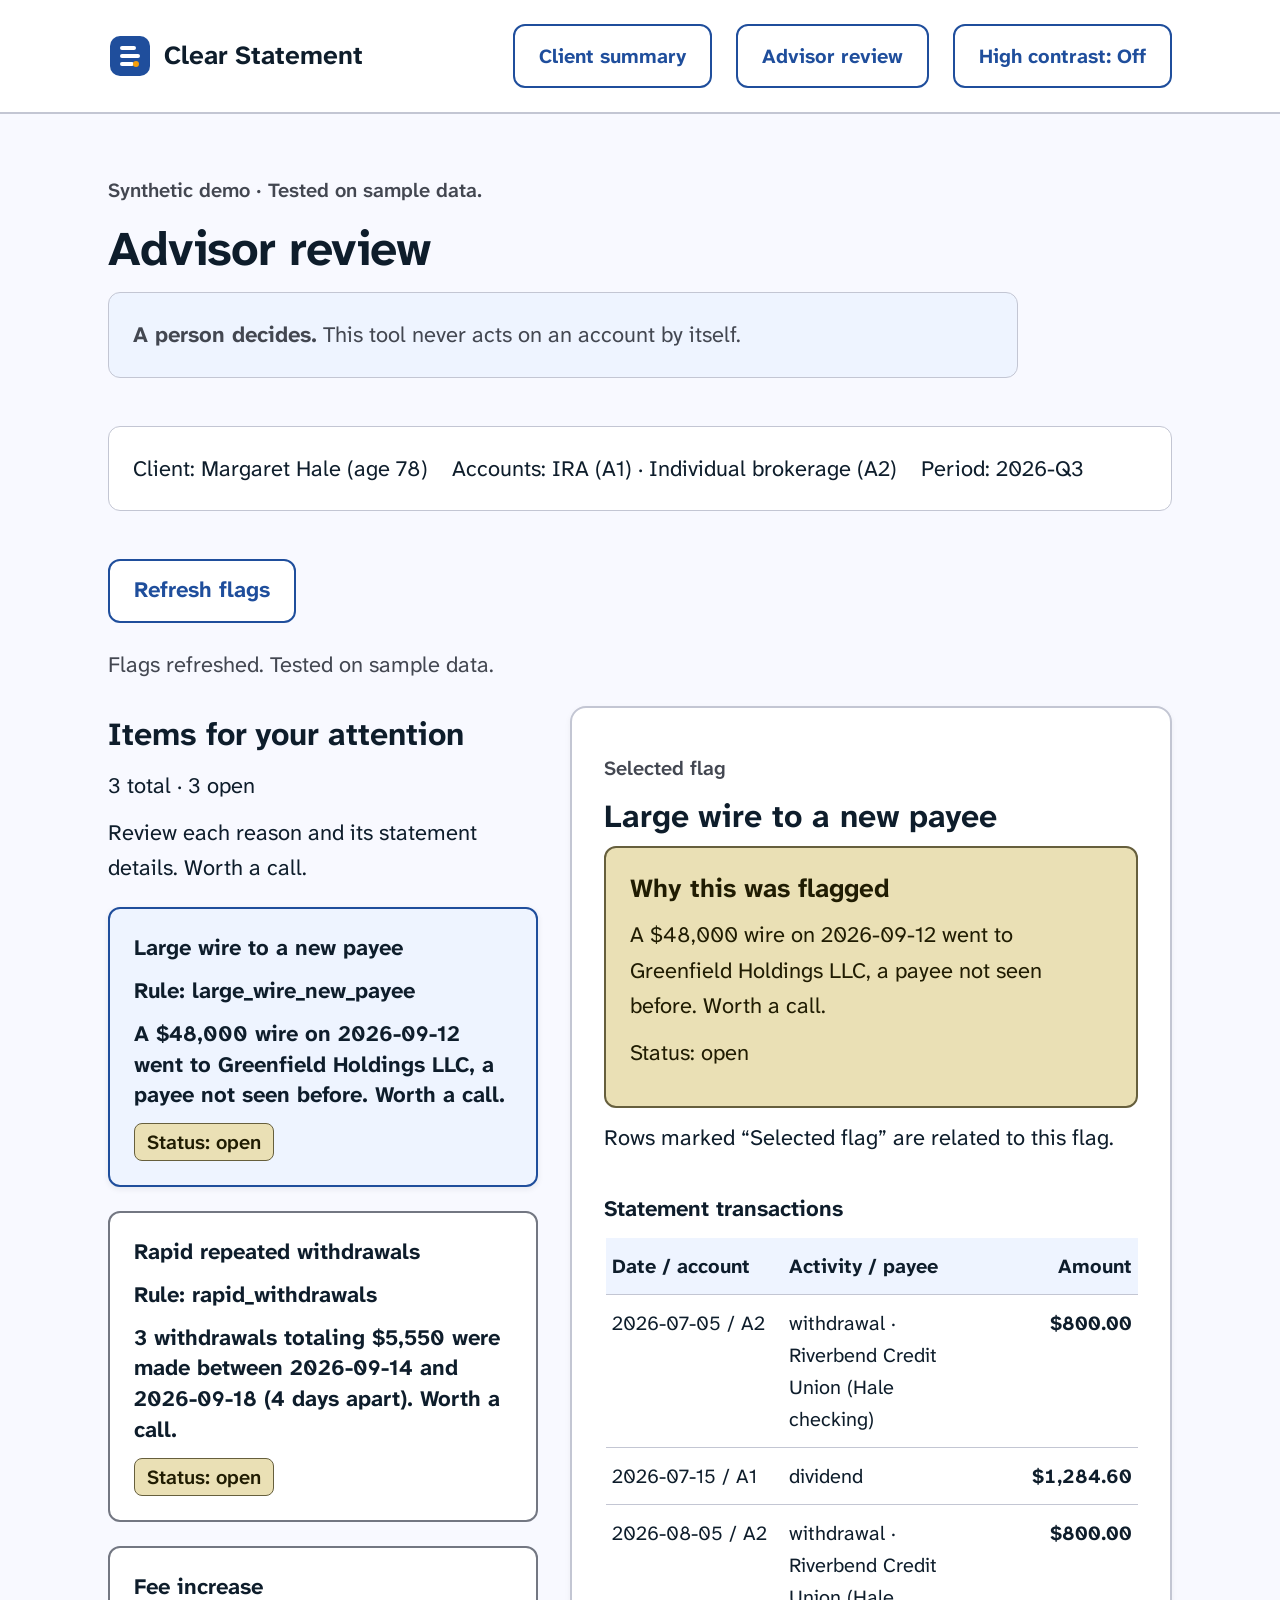
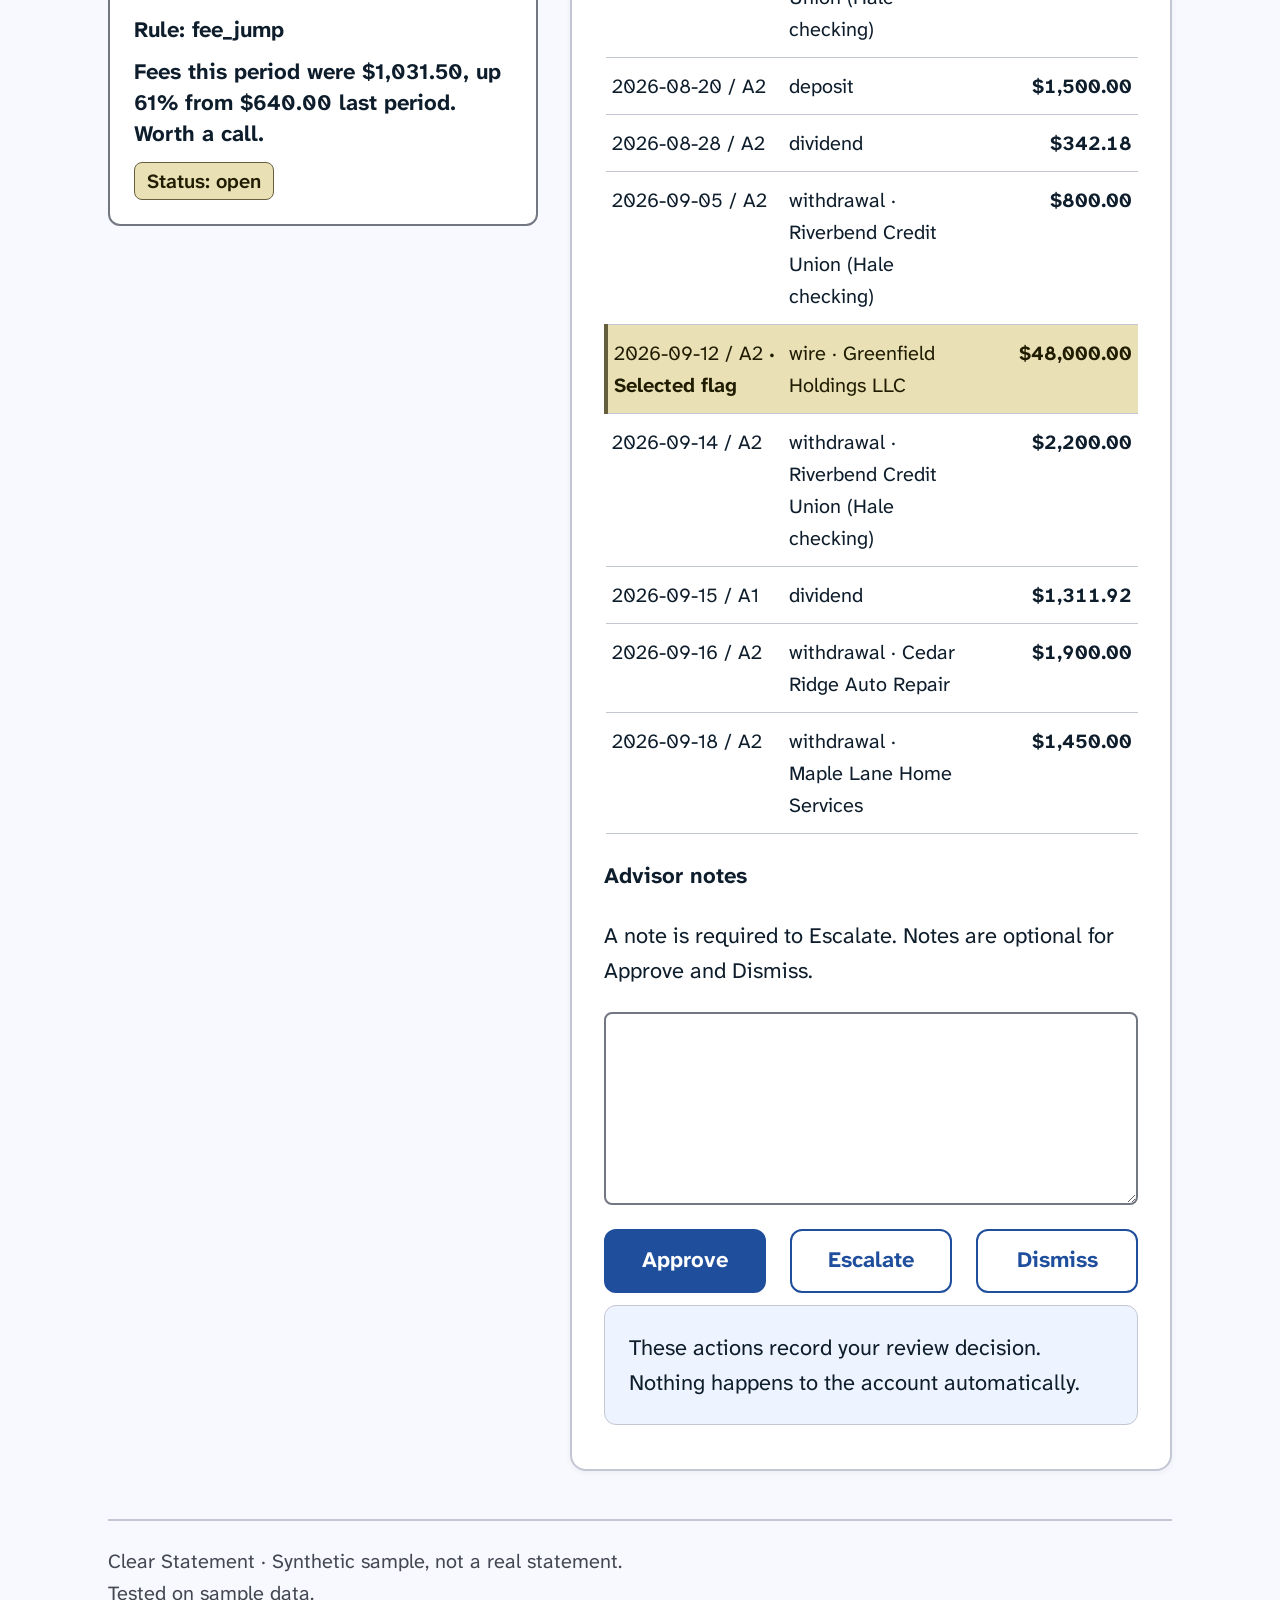
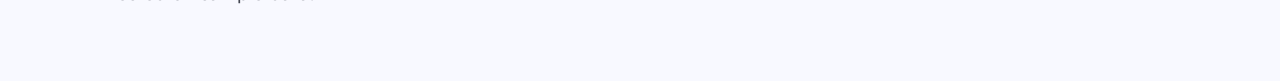
==== frontend/advisor.html @ 7bfb3217 "Implement advisor review workflow" ====
<!doctype html>
<html lang="en">
<head>
  <meta charset="utf-8">
  <meta name="viewport" content="width=device-width, initial-scale=1">
  <meta name="theme-color" content="#1f4e9c">
  <title>Clear Statement — Advisor review</title>
  <link rel="stylesheet" href="https://fonts.googleapis.com/css2?family=Atkinson+Hyperlegible+Next:wght@400;600;700&display=swap">
  <link rel="stylesheet" href="styles.css">
  <script src="config.js"></script>
  <script type="module" src="advisor.js"></script>
</head>
<body class="advisor-page">
  <a class="skip-link" href="#main">Skip to advisor review</a>
  <header class="site-header">
    <a id="brand-link" class="brand" href="index.html"><svg class="brand-mark" aria-hidden="true" viewBox="0 0 44 52" focusable="false">
      <rect x="2" y="6" width="40" height="40" rx="10" fill="currentColor" />
      <path d="M14 18H26 M14 26H30 M14 34H24" stroke="var(--button-text)" stroke-width="4" stroke-linecap="round" />
      <circle cx="28" cy="34" r="3" fill="var(--logo-dot)" />
    </svg> Clear Statement</a>
    <nav class="header-actions" aria-label="Statement navigation">
      <a id="client-link" class="nav-link" href="index.html">Client summary</a>
      <a class="nav-link" href="#main" aria-current="page">Advisor review</a>
      <button id="contrast" class="secondary" type="button" aria-pressed="false">High contrast: Off</button>
    </nav>
  </header>
  <main id="main">
    <div class="intro">
      <p class="eyebrow">Synthetic demo · Tested on sample data.</p>
      <h1>Advisor review</h1>
      <p class="review-assurance"><strong>A person decides.</strong> This tool never acts on an account by itself.</p>
    </div>
    <div id="client-context" class="client-context" aria-label="Statement context" hidden></div>
    <button id="refresh" class="secondary" type="button">Refresh flags</button>
    <p id="status" role="status" aria-live="polite">Loading the statement and flags…</p>
    <p id="error" class="decision-error" role="alert" hidden></p>
    <div id="workspace" class="advisor-workspace" aria-busy="true" hidden>
      <aside aria-labelledby="flags-title">
        <h2 id="flags-title">Items for your attention</h2>
        <p id="flag-count"></p>
        <p>Review each reason and its statement details. Worth a call.</p>
        <ul id="flag-list" class="flag-list"></ul>
        <p id="empty" hidden>No flags for this statement.</p>
      </aside>
      <section id="detail" class="review-detail panel" aria-labelledby="detail-title" hidden>
        <p class="step">Selected flag</p>
        <h2 id="detail-title"></h2>
        <div class="review-callout">
          <h3>Why this was flagged</h3>
          <p id="reason"></p>
          <p id="flag-status"></p>
          <div id="fee-context" hidden></div>
        </div>
        <p id="transaction-help"></p>
        <table id="transactions">
          <caption>Statement transactions</caption>
          <thead><tr><th scope="col">Date / account</th><th scope="col">Activity / payee</th><th scope="col">Amount</th></tr></thead>
          <tbody></tbody>
        </table>
        <div class="advisor-notes">
          <label for="note">Advisor notes</label>
          <p id="note-help">A note is required to Escalate. Notes are optional for Approve and Dismiss.</p>
          <textarea id="note" rows="4" aria-describedby="note-help decision-error"></textarea>
        </div>
        <p id="closed" class="review-assurance" hidden></p>
        <p id="decision-error" class="decision-error" role="alert" hidden></p>
        <div class="decision-actions" aria-label="Record a decision">
          <button type="button" data-action="approve">Approve</button>
          <button type="button" class="secondary" data-action="escalate">Escalate</button>
          <button type="button" class="secondary" data-action="dismiss">Dismiss</button>
        </div>
        <p class="review-assurance">These actions record your review decision. Nothing happens to the account automatically.</p>
      </section>
    </div>
    <!-- Task W: reserved mount only; no audit requests or behavior in Task V. -->
    <section id="audit-section" class="audit-panel panel" aria-label="Audit trail" hidden></section>
    <footer>Clear Statement · Synthetic sample, not a real statement.<br>Tested on sample data.</footer>
  </main>
</body>
</html>
---- frontend/styles.css ----
:root {
  color-scheme: light;
  --ink: #0e1d2b; --muted: #434751; --paper: #f8f9ff; --surface: #fff;
  --soft: #eef4ff; --line: #c3c6d3; --border: #737782;
  --accent: #1f4e9c; --accent-hover: #00377d; --button-text: #fff;
  --callout: #eae0b5; --callout-ink: #201c02; --callout-border: #665f3d;
  --success: #004420; --error: #7f1d1d; --logo-dot: #f59e0b;
}
* { box-sizing: border-box; }
[hidden] { display: none !important; }
body { margin: 0; color: var(--ink); background: var(--paper); font: 22px/1.6 'Atkinson Hyperlegible Next', Verdana, system-ui, sans-serif; }
button, input, textarea { font: inherit; }
button, .upload-label, .nav-link {
  display: inline-flex; justify-content: center; align-items: center;
  min-height: 64px; padding: .7rem 1.5rem; border: 2px solid var(--accent);
  border-radius: 12px; font-weight: 700; line-height: 1.4; text-align: center;
  text-decoration: none; cursor: pointer; overflow-wrap: anywhere;
}
button { color: var(--button-text); background: var(--accent); }
button:hover:not(:disabled) { background: var(--accent-hover); }
button:disabled { cursor: default; border-style: dashed; }
.secondary, .upload-label, .nav-link { color: var(--accent); background: var(--surface); }
.secondary:hover:not(:disabled), .upload-label:hover, .nav-link:hover { background: var(--soft); }
:focus-visible { outline: 4px solid var(--accent); outline-offset: 4px; }
a { color: var(--accent); }
p { margin: .75rem 0; }
h1, h2, h3 { line-height: 1.3; font-weight: 700; overflow-wrap: anywhere; }
h1 { font-size: clamp(36px, 4vw, 48px); letter-spacing: -.01em; margin: .75rem 0; }
h2 { font-size: 32px; margin: .5rem 0; }
h3 { font-size: 26px; margin: 0; }
.skip-link { position: absolute; left: 1.5rem; top: -100px; z-index: 2; background: var(--surface); padding: .75rem; }
.skip-link:focus { top: 1.5rem; }
.site-header { display: flex; flex-wrap: wrap; justify-content: space-between; align-items: center; gap: 1.5rem; padding: 1.5rem max(1.5rem, calc((100% - 1160px) / 2 + 3rem)); background: var(--surface); border-bottom: 2px solid var(--line); }
.brand { display: flex; align-items: center; gap: .75rem; color: var(--ink); text-decoration: none; font-size: 26px; font-weight: 700; line-height: 1.3; }
.brand-mark { width: 44px; height: 52px; flex-shrink: 0; color: var(--accent); }
.header-actions { display: flex; align-items: center; flex-wrap: wrap; gap: 1.5rem; }
.header-actions .nav-link, .header-actions button { font-size: 20px; }
main { max-width: 1160px; margin: auto; padding: 3rem; }
.intro { margin-bottom: 3rem; max-width: 65ch; }
.intro > p:last-child, .eyebrow, .step { color: var(--muted); }
.eyebrow, .step { font-size: 20px; font-weight: 600; }
.upload-bar { display: flex; flex-wrap: wrap; align-items: center; gap: 1.5rem; padding: 1.5rem; background: var(--surface); border: 2px solid var(--line); border-radius: 16px; }
.upload-bar p { color: var(--muted); margin: .25rem 0; }
.upload-actions { display: flex; align-items: center; flex-wrap: wrap; gap: 1.5rem; }
#upload { position: absolute; width: 1px; height: 1px; opacity: 0; }
.upload-actions:has(#upload:focus-visible) .upload-label { outline: 4px solid var(--accent); outline-offset: 4px; }
.upload-actions:has(#upload:disabled) .upload-label { border-style: dashed; cursor: default; }
#upload-help { flex-basis: 100%; font-size: 20px; }
#status { color: var(--muted); margin: 1.5rem 0; overflow-wrap: anywhere; }
#error, #audio-error { padding: 1rem; border: 2px solid var(--error); border-radius: 8px; color: var(--error); overflow-wrap: anywhere; }
.comparison { display: grid; grid-template-columns: repeat(2, minmax(0, 1fr)); gap: 2rem; align-items: start; }
.panel { min-width: 0; padding: 2rem; background: var(--surface); border: 2px solid var(--line); border-radius: 16px; box-shadow: 0 2px 6px rgb(18 32 47 / 5%); overflow-wrap: anywhere; }
.panel-heading { margin-bottom: 1.5rem; padding-bottom: 1.5rem; border-bottom: 1px solid var(--line); }
.panel-heading p { color: var(--muted); }
.statement-context { background: var(--soft); border: 1px solid var(--line); border-radius: 12px; padding: 1.5rem; }
.period { margin-bottom: 0; color: var(--muted); }
table { width: 100%; border-collapse: collapse; table-layout: fixed; font-size: 20px; }
caption { text-align: left; font-size: 22px; font-weight: 700; padding: 1.5rem 0 .75rem; }
th, td { text-align: left; vertical-align: top; padding: .75rem .35rem; border-bottom: 1px solid var(--line); overflow-wrap: anywhere; }
th { background: var(--soft); }
th:last-child, td:last-child { text-align: right; }
td:last-child { font-variant-numeric: tabular-nums; font-weight: 700; }
.prior-fees { color: var(--muted); font-size: 20px; }
.validation { display: inline-block; margin: 1.5rem 0 0; padding: .75rem 1rem; color: var(--success); background: var(--soft); border: 1px solid var(--border); border-radius: 12px; font-size: 20px; font-weight: 600; }
.needs-review { color: var(--error); border: 2px solid var(--error); }
.summary { font-size: 24px; line-height: 1.6; }
.summary p { margin: 1.5rem 0; padding: 1.5rem; border-radius: 12px; background: var(--soft); white-space: pre-line; max-width: 65ch; }
.read-aloud { width: 100%; min-height: 72px; }
#audio-status { color: var(--muted); font-size: 20px; }
.advisor-note { padding: 1.5rem; background: var(--soft); border: 1px solid var(--line); border-radius: 12px; font-weight: 600; }
footer { margin-top: 3rem; padding: 1.5rem 0; border-top: 2px solid var(--line); color: var(--muted); font-size: 20px; }

/* Prepared for Tasks V/W. These rules apply only inside the future advisor page. */
.advisor-page .client-context, .advisor-page .review-assurance { padding: 1.5rem; border: 1px solid var(--line); border-radius: 12px; background: var(--soft); }
.advisor-page .client-context { display: flex; flex-wrap: wrap; gap: 1.5rem; background: var(--surface); margin-bottom: 3rem; }
.advisor-page .advisor-workspace { display: grid; grid-template-columns: minmax(0, 5fr) minmax(0, 7fr); gap: 2rem; align-items: start; }
.advisor-page .flag-list { display: grid; gap: 1.5rem; padding: 0; list-style: none; }
.advisor-page .flag-card { display: block; width: 100%; padding: 1.5rem; color: var(--ink); background: var(--surface); border: 2px solid var(--border); text-align: left; }
.advisor-page .flag-card:hover:not(:disabled) { background: var(--soft); }
.advisor-page .flag-card[aria-pressed="true"] { background: var(--soft); border-color: var(--accent); box-shadow: 0 2px 6px rgb(18 32 47 / 8%); }
.advisor-page .flag-meta { display: flex; flex-wrap: wrap; justify-content: space-between; gap: .75rem; margin-top: 1rem; }
.advisor-page .status-badge { display: inline-block; padding: .25rem .75rem; border: 1px solid var(--border); border-radius: 8px; font-size: 20px; font-weight: 600; }
.advisor-page .status-badge[data-status="open"], .advisor-page .review-callout { background: var(--callout); color: var(--callout-ink); border-color: var(--callout-border); }
.advisor-page .status-badge[data-status="approved"] { color: var(--success); }
.advisor-page .status-badge[data-status="escalated"] { color: var(--accent); }
.advisor-page .review-detail { min-width: 0; }
.advisor-page .review-callout { padding: 1.5rem; border: 2px solid var(--callout-border); border-radius: 12px; }
.advisor-page .transaction-highlight { background: var(--callout); color: var(--callout-ink); border-left: 4px solid var(--callout-border); }
.advisor-page .transaction-highlight td:first-child::after { content: ' · Selected flag'; font-weight: 700; }
.advisor-page .advisor-notes { display: grid; gap: .75rem; margin: 1.5rem 0; }
.advisor-page label { font-size: 22px; font-weight: 700; }
.advisor-page textarea { width: 100%; min-height: 160px; padding: 1.5rem; resize: vertical; background: var(--surface); color: var(--ink); border: 2px solid var(--border); border-radius: 8px; }
.advisor-page .decision-actions { display: flex; flex-wrap: wrap; gap: 1.5rem; }
.advisor-page .decision-actions button { flex: 1 1 160px; }
.advisor-page .audit-panel { margin-top: 3rem; }
.advisor-page .audit-table th:last-child, .advisor-page .audit-table td:last-child { text-align: left; font-weight: 400; }
.advisor-page .audit-table time { font-variant-numeric: tabular-nums; }
.advisor-page .audit-empty, .advisor-page .audit-status { color: var(--muted); }
.advisor-page .audit-error, .advisor-page .decision-error { padding: 1rem; color: var(--error); border: 2px solid var(--error); border-radius: 8px; }
.advisor-page .alert-line { padding: 1.5rem; color: var(--ink); background: var(--soft); border: 1px solid var(--border); border-radius: 12px; }
.high-contrast {
  --ink: #fff; --muted: #fff; --paper: #000; --surface: #000; --soft: #111;
  --line: #fff; --border: #fff; --accent: #ffea70; --accent-hover: #fff1a3;
  --button-text: #000; --callout: #111; --callout-ink: #fff; --callout-border: #ffea70;
  --success: #fff; --error: #fff; --logo-dot: #fff; color-scheme: dark;
}
@media (max-width: 1000px) {
  .comparison, .advisor-page .advisor-workspace { grid-template-columns: minmax(0, 1fr); }
}
@media (max-width: 600px) {
  main { padding: 1.5rem; }
  .site-header { padding: 1.5rem; }
  .header-actions, .upload-actions { width: 100%; }
  .header-actions > *, .upload-actions > button, .upload-label { width: 100%; }
  button, .upload-label, .nav-link { min-height: 72px; }
  .panel { padding: 1.5rem; }
  h2 { font-size: 26px; }
  .summary p, .statement-context { padding: 1rem; }
  table, caption, tbody, tr, td { display: block; width: 100%; }
  thead { position: absolute; width: 1px; height: 1px; overflow: hidden; clip-path: inset(50%); }
  tr { border-bottom: 1px solid var(--line); padding: .75rem 0; }
  td, td:last-child { border: 0; padding: .25rem 0; text-align: left; }
  td::before { content: attr(data-label) ': '; font-weight: 700; }
  .advisor-page .decision-actions { flex-direction: column; }
  .advisor-page .decision-actions button { flex: auto; }
}
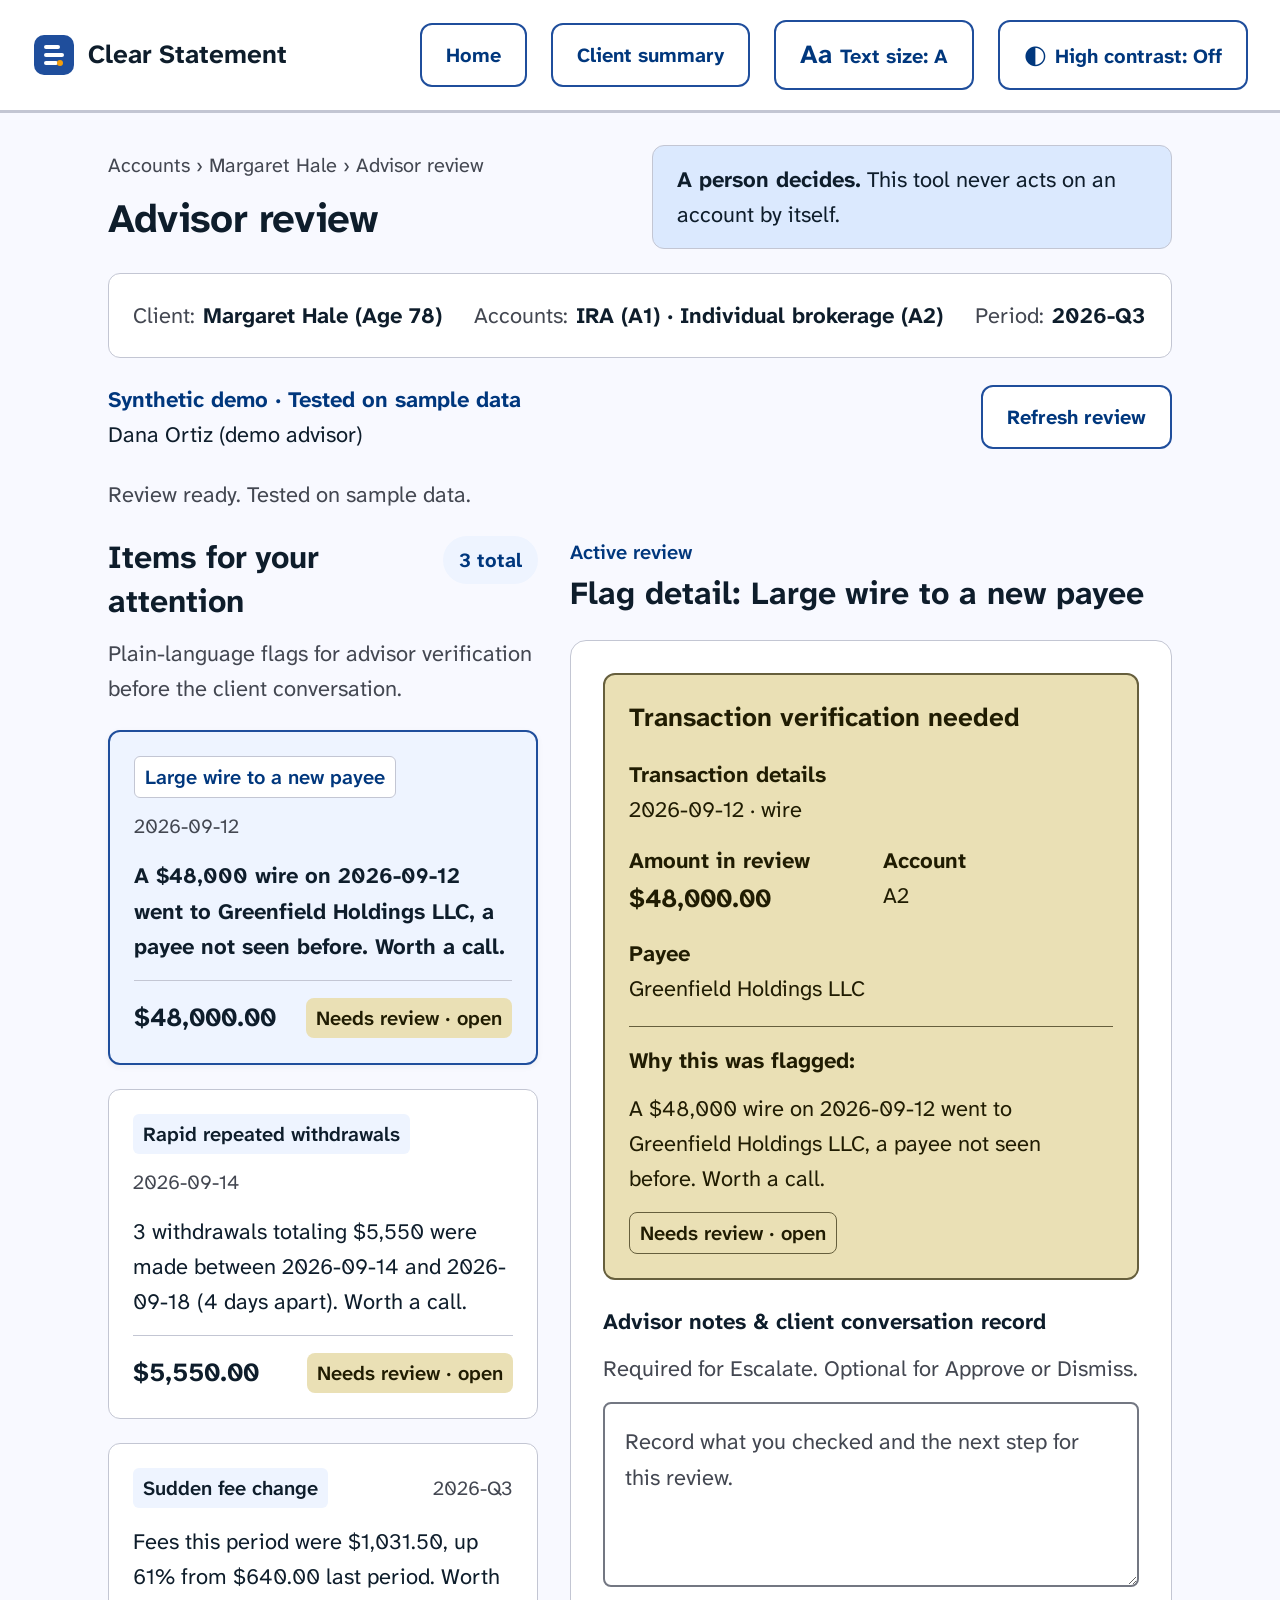
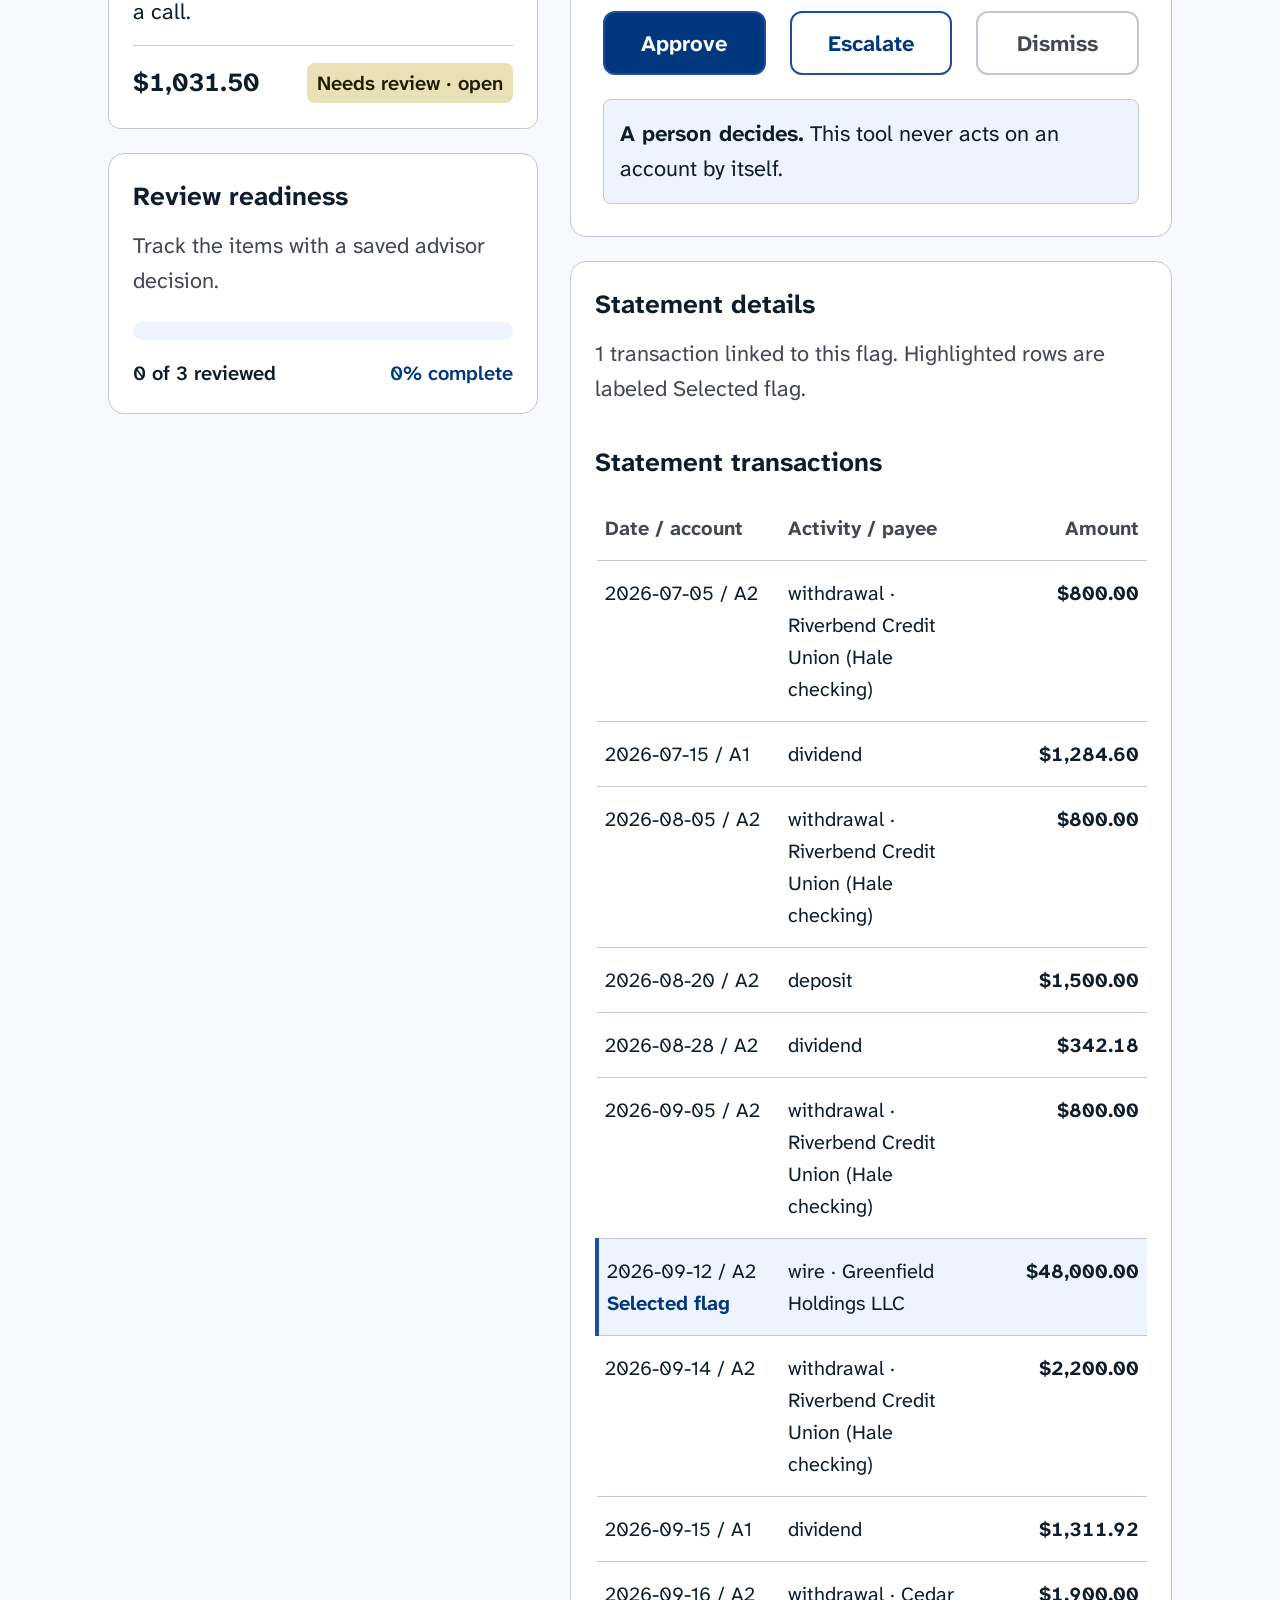
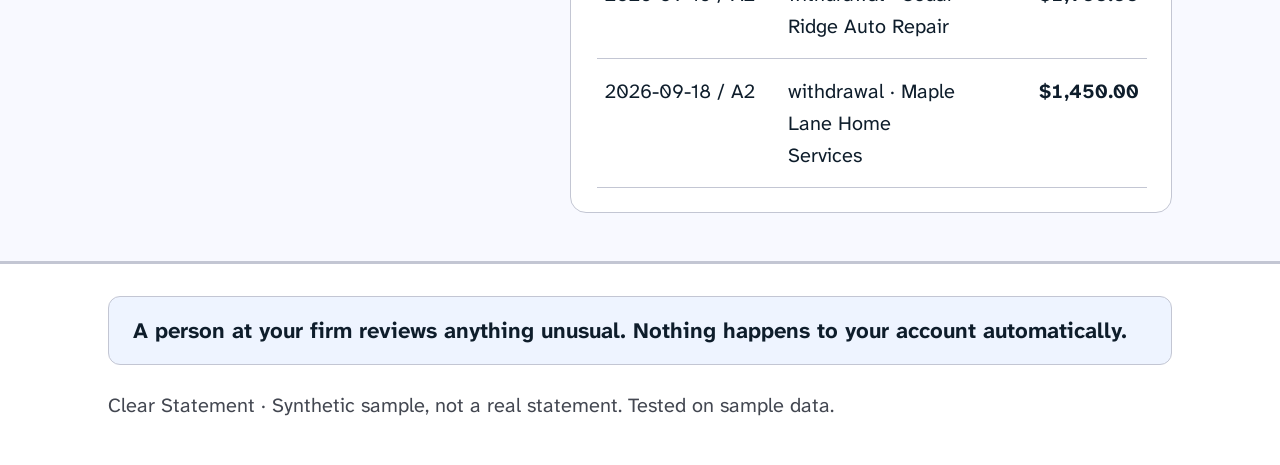
==== commit cb266725: "Add Stitch advisor review and connected client demo" ====
--- a/frontend/advisor.html
+++ b/frontend/advisor.html
@@ -3,78 +3,227 @@
 <head>
   <meta charset="utf-8">
   <meta name="viewport" content="width=device-width, initial-scale=1">
-  <meta name="theme-color" content="#1f4e9c">
+  <meta name="theme-color" content="#00377d">
   <title>Clear Statement — Advisor review</title>
-  <link rel="stylesheet" href="https://fonts.googleapis.com/css2?family=Atkinson+Hyperlegible+Next:wght@400;600;700&display=swap">
-  <link rel="stylesheet" href="styles.css">
+  <!-- Adapted from stitchUI/clear_statement_advisor_review/code.html,
+       stitchUI/clear_statement_logo/code.html and stitchUI/clear_statement/DESIGN.md. -->
+  <link href="https://fonts.googleapis.com/css2?family=Atkinson+Hyperlegible+Next:wght@400;600;700&display=swap" rel="stylesheet">
   <script src="config.js"></script>
   <script type="module" src="advisor.js"></script>
+  <style>
+    :root { --paper: #f8f9ff; --surface: #fff; --soft: #eef4ff; --blue-soft: #dbe9fe; --line: #c3c6d3; --ink: #0e1d2b; --muted: #434751; --accent: #00377d; --accent-edge: #1f4e9c; --button-text: #fff; --amber: #eae0b5; --amber-ink: #201c02; --amber-line: #665f3d; --success: #004420; --success-soft: #e8f4eb; --error: #7f1d1d; --body-size: 22px; }
+    * { box-sizing: border-box; }
+    [hidden] { display: none !important; }
+    body { margin: 0; color: var(--ink); background: var(--paper); font: var(--body-size)/1.6 'Atkinson Hyperlegible Next', Verdana, system-ui, sans-serif; }
+    a { color: var(--accent); }
+    button, textarea { font: inherit; }
+    button, .nav-link { min-height: 64px; border: 2px solid var(--accent-edge); border-radius: 12px; padding: 12px 24px; font-size: 20px; font-weight: 700; cursor: pointer; background: var(--accent); color: var(--button-text); }
+    button:hover:not(:disabled) { filter: brightness(.95); }
+    button:disabled { opacity: .6; cursor: default; }
+    .secondary, .nav-link { background: var(--surface); color: var(--accent); }
+    :focus-visible { outline: 4px solid var(--accent-edge); outline-offset: 4px; }
+    .skip-link { position: absolute; top: -100px; left: 24px; padding: 12px; background: var(--surface); z-index: 10; }
+    .skip-link:focus { top: 12px; }
+    .site-header { background: var(--surface); border-bottom: 3px solid var(--line); }
+    .header-inner { max-width: 1360px; margin: auto; padding: 20px 32px; display: flex; justify-content: space-between; align-items: center; gap: 24px; flex-wrap: wrap; }
+    .brand { display: flex; gap: 12px; align-items: center; color: var(--ink); font-size: 26px; font-weight: 700; text-decoration: none; }
+    .brand svg { width: 44px; height: 52px; flex-shrink: 0; }
+    .header-actions { display: flex; flex-wrap: wrap; gap: 24px; align-items: center; }
+    .nav-link { display: inline-flex; align-items: center; gap: 12px; text-decoration: none; }
+    .control-icon { font-size: 26px; margin-right: 8px; }
+    main { max-width: 1160px; margin: auto; padding: 32px 48px 48px; }
+    .breadcrumb { font-size: 20px; color: var(--muted); margin: 0 0 12px; }
+    .page-heading { display: grid; grid-template-columns: 1fr 1fr; align-items: center; gap: 24px; margin-bottom: 24px; }
+    h1 { font-size: 40px; line-height: 1.3; letter-spacing: -.01em; margin: 0; }
+    h2 { font-size: 32px; line-height: 1.38; margin: 0; }
+    h3 { font-size: 26px; line-height: 1.46; margin: 0; }
+    p { margin: 12px 0; }
+    .assurance { padding: 16px 24px; border: 1.5px solid var(--line); border-radius: 12px; background: var(--blue-soft); }
+    .assurance p { margin: 0; }
+    .client-ribbon { background: var(--surface); border: 1.5px solid var(--line); border-radius: 12px; padding: 24px; display: flex; flex-wrap: wrap; gap: 16px 32px; }
+    .client-ribbon p { margin: 0; }
+    .context-label { color: var(--muted); margin-right: 8px; }
+    .demo-bar { display: flex; align-items: center; justify-content: space-between; gap: 24px; margin: 24px 0; flex-wrap: wrap; }
+    .demo-bar p { margin: 0; }
+    .demo-label { color: var(--accent); font-weight: 700; }
+    #status { color: var(--muted); margin-bottom: 24px; }
+    #error, #decision-error { padding: 16px; border: 2px solid var(--error); border-radius: 8px; color: var(--error); }
+    .review-layout { display: grid; grid-template-columns: minmax(0, 5fr) minmax(0, 7fr); gap: 32px; align-items: start; }
+    .queue, .workspace { min-width: 0; overflow-wrap: anywhere; }
+    .queue-title { display: flex; align-items: start; gap: 16px; justify-content: space-between; }
+    #flag-count { margin: 0; flex-shrink: 0; border-radius: 999px; padding: 8px 16px; background: var(--soft); color: var(--accent); font-size: 20px; font-weight: 700; }
+    .review-help { color: var(--muted); }
+    .flag-list { list-style: none; margin: 24px 0; padding: 0; display: grid; gap: 24px; }
+    .flag-choice { display: block; width: 100%; text-align: left; padding: 24px; background: var(--surface); color: var(--ink); border: 1.5px solid var(--line); font-size: var(--body-size); font-weight: 400; }
+    .flag-choice[aria-pressed="true"] { background: var(--soft); border: 2px solid var(--accent-edge); box-shadow: 0 2px 6px rgb(18 32 47 / 5%); }
+    .flag-top, .flag-bottom { display: flex; flex-wrap: wrap; align-items: center; justify-content: space-between; gap: 12px; }
+    .rule-chip { font-size: 20px; font-weight: 600; background: var(--soft); padding: 4px 10px; border-radius: 6px; }
+    .flag-choice[aria-pressed="true"] .rule-chip { background: var(--surface); border: 1px solid var(--line); color: var(--accent); }
+    .flag-date { font-size: 20px; color: var(--muted); }
+    .flag-reason { display: block; margin: 16px 0; }
+    .flag-choice[aria-pressed="true"] .flag-reason { font-weight: 700; }
+    .flag-bottom { border-top: 1px solid var(--line); padding-top: 16px; }
+    .flag-amount { font-size: 26px; font-weight: 700; font-variant-numeric: tabular-nums; }
+    .flag-status { display: inline-block; font-size: 20px; font-weight: 600; padding: 4px 10px; border-radius: 8px; background: var(--amber); color: var(--amber-ink); }
+    .flag-status[data-status="approved"], .flag-status[data-status="dismissed"] { background: var(--success-soft); color: var(--success); }
+    .flag-status[data-status="escalated"] { background: var(--soft); color: var(--accent); }
+    .progress-card, .detail-card, .transactions-card { border: 1.5px solid var(--line); border-radius: 16px; padding: 24px; background: var(--surface); }
+    .progress-card { margin-top: 24px; }
+    .progress-card h3 { margin-bottom: 12px; }
+    progress { width: 100%; height: 18px; accent-color: var(--accent); border: 0; border-radius: 999px; background: var(--soft); }
+    progress::-webkit-progress-bar { border-radius: 999px; background: var(--soft); }
+    progress::-webkit-progress-value { border-radius: 999px; background: var(--accent); }
+    .progress-labels { display: flex; justify-content: space-between; gap: 12px; margin-top: 12px; font-size: 20px; font-weight: 600; }
+    #progress-percent { color: var(--accent); }
+    .section-label { color: var(--accent); font-size: 20px; font-weight: 600; margin: 0 0 4px; }
+    .workspace h2 { margin-bottom: 24px; }
+    .detail-card { padding: 32px; }
+    .advisory-callout { padding: 24px; border: 2px solid var(--amber-line); border-radius: 12px; background: var(--amber); color: var(--amber-ink); }
+    .detail-grid { display: grid; grid-template-columns: minmax(0, 1fr) minmax(0, 1fr); gap: 16px 24px; margin: 20px 0; }
+    .detail-grid dt { font-weight: 700; }
+    .detail-grid dd { margin: 0; }
+    .detail-grid .wide { grid-column: 1 / -1; }
+    .numeric { font-weight: 700; font-size: 26px; font-variant-numeric: tabular-nums; }
+    .reason-block { border-top: 1px solid var(--amber-line); padding-top: 16px; }
+    #reason { margin-bottom: 0; }
+    #selected-status { margin: 16px 0 0; border: 1px solid var(--amber-line); }
+    #decision-form { margin-top: 24px; }
+    label { font-weight: 700; }
+    textarea { display: block; width: 100%; min-height: 180px; margin-top: 16px; padding: 20px; color: var(--ink); background: var(--surface); border: 2px solid #737782; border-radius: 8px; resize: vertical; }
+    textarea::placeholder { color: var(--muted); }
+    textarea[aria-invalid="true"] { border-color: var(--error); }
+    .decision-actions { display: flex; flex-wrap: wrap; gap: 24px; margin-top: 24px; }
+    .decision-actions button { flex: 1 1 120px; padding-inline: 16px; font-size: var(--body-size); }
+    .dismiss { border-color: var(--line); color: var(--muted); }
+    .advisor-note { background: var(--soft); border: 1px solid var(--line); border-radius: 8px; padding: 16px; margin-top: 24px; }
+    .advisor-note p { margin: 0; }
+    .transactions-card { margin-top: 24px; }
+    table { width: 100%; border-collapse: collapse; table-layout: fixed; font-size: 20px; }
+    caption { text-align: left; font-size: 26px; font-weight: 700; margin: 24px 0 12px; }
+    th, td { text-align: left; vertical-align: top; padding: 16px 8px; border-bottom: 1px solid var(--line); }
+    th { color: var(--muted); }
+    th:last-child, td:last-child { text-align: right; }
+    td:last-child { font-weight: 700; font-variant-numeric: tabular-nums; }
+    .related { background: var(--soft); }
+    .related td:first-child { border-left: 4px solid var(--accent-edge); }
+    .related-label { display: block; font-size: 20px; font-weight: 700; color: var(--accent); }
+    .page-footer { border-top: 3px solid var(--line); background: var(--surface); }
+    .footer-inner { max-width: 1160px; margin: auto; padding: 32px 48px; }
+    .footer-inner .assurance { background: var(--soft); }
+    .footer-label { font-size: 20px; color: var(--muted); margin-top: 24px; }
+    .high-contrast { --paper: #000; --surface: #000; --soft: #111; --blue-soft: #111; --line: #fff; --ink: #fff; --muted: #fff; --accent: #ffea70; --accent-edge: #ffea70; --button-text: #000; --amber: #111; --amber-ink: #fff; --amber-line: #fff; --success: #fff; --success-soft: #111; --error: #fff; color-scheme: dark; }
+    @media (max-width: 1050px) { .review-layout { grid-template-columns: minmax(0, 1fr); } .page-heading { grid-template-columns: minmax(0, 1fr); } }
+    @media (max-width: 600px) {
+      main, .footer-inner { padding: 24px; }
+      .header-inner { padding: 24px; }
+      .header-actions { width: 100%; }
+      .header-actions > * { width: 100%; }
+      button, .nav-link { min-height: 72px; }
+      h1 { font-size: 32px; } h2 { font-size: 26px; }
+      .detail-card { padding: 24px; }
+      .advisory-callout { padding: 16px; }
+      .detail-grid { grid-template-columns: minmax(0, 1fr); }
+      .detail-grid .wide { grid-column: auto; }
+      .decision-actions { flex-direction: column; }
+      .decision-actions button { flex-basis: auto; }
+      .queue-title { flex-wrap: wrap; }
+      table, tbody, tr, td { display: block; width: 100%; }
+      thead { position: absolute; width: 1px; height: 1px; overflow: hidden; clip-path: inset(50%); }
+      tr { padding: 12px 0; border-bottom: 1px solid var(--line); }
+      td, td:last-child { text-align: left; border: 0; padding: 8px; }
+      td::before { content: attr(data-label) ': '; font-weight: 700; }
+      .related td:first-child { border-left: 4px solid var(--accent-edge); }
+    }
+  </style>
 </head>
-<body class="advisor-page">
+<body>
   <a class="skip-link" href="#main">Skip to advisor review</a>
   <header class="site-header">
-    <a id="brand-link" class="brand" href="index.html"><svg class="brand-mark" aria-hidden="true" viewBox="0 0 44 52" focusable="false">
-      <rect x="2" y="6" width="40" height="40" rx="10" fill="currentColor" />
-      <path d="M14 18H26 M14 26H30 M14 34H24" stroke="var(--button-text)" stroke-width="4" stroke-linecap="round" />
-      <circle cx="28" cy="34" r="3" fill="var(--logo-dot)" />
-    </svg> Clear Statement</a>
-    <nav class="header-actions" aria-label="Statement navigation">
-      <a id="client-link" class="nav-link" href="index.html">Client summary</a>
-      <a class="nav-link" href="#main" aria-current="page">Advisor review</a>
-      <button id="contrast" class="secondary" type="button" aria-pressed="false">High contrast: Off</button>
-    </nav>
+    <div class="header-inner">
+      <a class="brand" href="index.html#home">
+        <svg xmlns="http://www.w3.org/2000/svg" viewBox="0 0 44 52" fill="none" aria-hidden="true">
+          <rect x="2" y="6" width="40" height="40" rx="10" fill="#1F4E9C"/>
+          <path d="M14 26H30M14 18H26M14 34H24" stroke="#fff" stroke-width="4" stroke-linecap="round"/>
+          <circle cx="28" cy="34" r="3" fill="#F59E0B"/>
+        </svg><span>Clear Statement</span>
+      </a>
+      <nav class="header-actions" aria-label="Page and accessibility controls">
+        <a class="nav-link" href="index.html#home">Home</a>
+        <a class="nav-link" href="index.html#summary">Client summary</a>
+        <button id="text-size" class="secondary" type="button"><span aria-hidden="true" class="control-icon">Aa</span>Text size: A</button>
+        <button id="contrast" class="secondary" type="button" aria-pressed="false"><span aria-hidden="true" class="control-icon">◐</span>High contrast: Off</button>
+      </nav>
+    </div>
   </header>
   <main id="main">
-    <div class="intro">
-      <p class="eyebrow">Synthetic demo · Tested on sample data.</p>
-      <h1>Advisor review</h1>
-      <p class="review-assurance"><strong>A person decides.</strong> This tool never acts on an account by itself.</p>
-    </div>
-    <div id="client-context" class="client-context" aria-label="Statement context" hidden></div>
-    <button id="refresh" class="secondary" type="button">Refresh flags</button>
-    <p id="status" role="status" aria-live="polite">Loading the statement and flags…</p>
-    <p id="error" class="decision-error" role="alert" hidden></p>
-    <div id="workspace" class="advisor-workspace" aria-busy="true" hidden>
-      <aside aria-labelledby="flags-title">
-        <h2 id="flags-title">Items for your attention</h2>
-        <p id="flag-count"></p>
-        <p>Review each reason and its statement details. Worth a call.</p>
-        <ul id="flag-list" class="flag-list"></ul>
-        <p id="empty" hidden>No flags for this statement.</p>
+    <div class="page-heading">
+      <div><p class="breadcrumb">Accounts › <span id="breadcrumb-client">Sample client</span> › Advisor review</p><h1>Advisor review</h1></div>
+      <div class="assurance"><p><strong>A person decides.</strong> This tool never acts on an account by itself.</p></div>
+    </div>
+    <section class="client-ribbon" aria-label="Client and statement context">
+      <p><span class="context-label">Client:</span><strong id="client-context">Loading…</strong></p>
+      <p><span class="context-label">Accounts:</span><strong id="account-context">Loading…</strong></p>
+      <p><span class="context-label">Period:</span><strong id="period-context">Loading…</strong></p>
+    </section>
+    <div class="demo-bar">
+      <div><p class="demo-label">Synthetic demo · Tested on sample data</p><p>Dana Ortiz (demo advisor)</p></div>
+      <button id="refresh" class="secondary" type="button">Refresh review</button>
+    </div>
+    <p id="status" role="status">Loading sample flags…</p>
+    <p id="error" role="alert" hidden></p>
+    <div id="review" class="review-layout" aria-busy="true" hidden>
+      <aside class="queue" aria-labelledby="flags-title">
+        <div class="queue-title"><h2 id="flags-title">Items for your attention</h2><p id="flag-count"></p></div>
+        <p class="review-help">Plain-language flags for advisor verification before the client conversation.</p>
+        <ul id="flags" class="flag-list"></ul>
+        <p id="empty" hidden>No flags to review for this statement.</p>
+        <section class="progress-card" aria-labelledby="progress-title">
+          <h3 id="progress-title">Review readiness</h3>
+          <p class="review-help">Track the items with a saved advisor decision.</p>
+          <progress id="review-progress" value="0" max="3" aria-label="Flags with saved decisions"></progress>
+          <div class="progress-labels"><span id="progress-count">0 of 3 reviewed</span><span id="progress-percent">0% complete</span></div>
+        </section>
       </aside>
-      <section id="detail" class="review-detail panel" aria-labelledby="detail-title" hidden>
-        <p class="step">Selected flag</p>
-        <h2 id="detail-title"></h2>
-        <div class="review-callout">
-          <h3>Why this was flagged</h3>
-          <p id="reason"></p>
-          <p id="flag-status"></p>
-          <div id="fee-context" hidden></div>
+      <section class="workspace" aria-labelledby="review-title">
+        <p class="section-label">Active review</p>
+        <h2 id="review-title">Flag detail: <span id="rule-title">Select an item</span></h2>
+        <div id="selection" hidden>
+          <div class="detail-card">
+            <section class="advisory-callout" aria-labelledby="callout-title">
+              <h3 id="callout-title">Transaction verification needed</h3>
+              <div id="flag-facts"></div>
+              <div class="reason-block"><strong>Why this was flagged:</strong><p id="reason"></p></div>
+              <p id="selected-status" class="flag-status"></p>
+            </section>
+            <form id="decision-form" novalidate>
+              <label for="note">Advisor notes &amp; client conversation record</label>
+              <p id="note-help" class="review-help">Required for Escalate. Optional for Approve or Dismiss.</p>
+              <textarea id="note" aria-describedby="note-help decision-error" aria-invalid="false" placeholder="Record what you checked and the next step for this review." rows="4"></textarea>
+              <p id="decision-error" role="alert" hidden></p>
+              <div class="decision-actions">
+                <button type="submit" name="action" value="approve">Approve</button>
+                <button type="submit" name="action" value="escalate" class="secondary">Escalate</button>
+                <button type="submit" name="action" value="dismiss" class="secondary dismiss">Dismiss</button>
+              </div>
+              <p id="decision-status" role="status"></p>
+            </form>
+            <div class="advisor-note"><p><strong>A person decides.</strong> This tool never acts on an account by itself.</p></div>
+          </div>
+          <section class="transactions-card" aria-label="Supporting statement details">
+            <h3>Statement details</h3>
+            <p id="transaction-help" class="review-help"></p>
+            <div id="fee-details" hidden></div>
+            <div id="transactions"></div>
+          </section>
         </div>
-        <p id="transaction-help"></p>
-        <table id="transactions">
-          <caption>Statement transactions</caption>
-          <thead><tr><th scope="col">Date / account</th><th scope="col">Activity / payee</th><th scope="col">Amount</th></tr></thead>
-          <tbody></tbody>
-        </table>
-        <div class="advisor-notes">
-          <label for="note">Advisor notes</label>
-          <p id="note-help">A note is required to Escalate. Notes are optional for Approve and Dismiss.</p>
-          <textarea id="note" rows="4" aria-describedby="note-help decision-error"></textarea>
-        </div>
-        <p id="closed" class="review-assurance" hidden></p>
-        <p id="decision-error" class="decision-error" role="alert" hidden></p>
-        <div class="decision-actions" aria-label="Record a decision">
-          <button type="button" data-action="approve">Approve</button>
-          <button type="button" class="secondary" data-action="escalate">Escalate</button>
-          <button type="button" class="secondary" data-action="dismiss">Dismiss</button>
-        </div>
-        <p class="review-assurance">These actions record your review decision. Nothing happens to the account automatically.</p>
       </section>
     </div>
-    <!-- Task W: reserved mount only; no audit requests or behavior in Task V. -->
-    <section id="audit-section" class="audit-panel panel" aria-label="Audit trail" hidden></section>
-    <footer>Clear Statement · Synthetic sample, not a real statement.<br>Tested on sample data.</footer>
+    <!-- Task W can populate this reserved audit section using the same Stitch styling. -->
+    <section id="audit-section" hidden></section>
   </main>
+  <footer class="page-footer"><div class="footer-inner">
+    <div class="assurance"><p><strong>A person at your firm reviews anything unusual. Nothing happens to your account automatically.</strong></p></div>
+    <p class="footer-label">Clear Statement · Synthetic sample, not a real statement. Tested on sample data.</p>
+  </div></footer>
 </body>
-</html>
+</html>
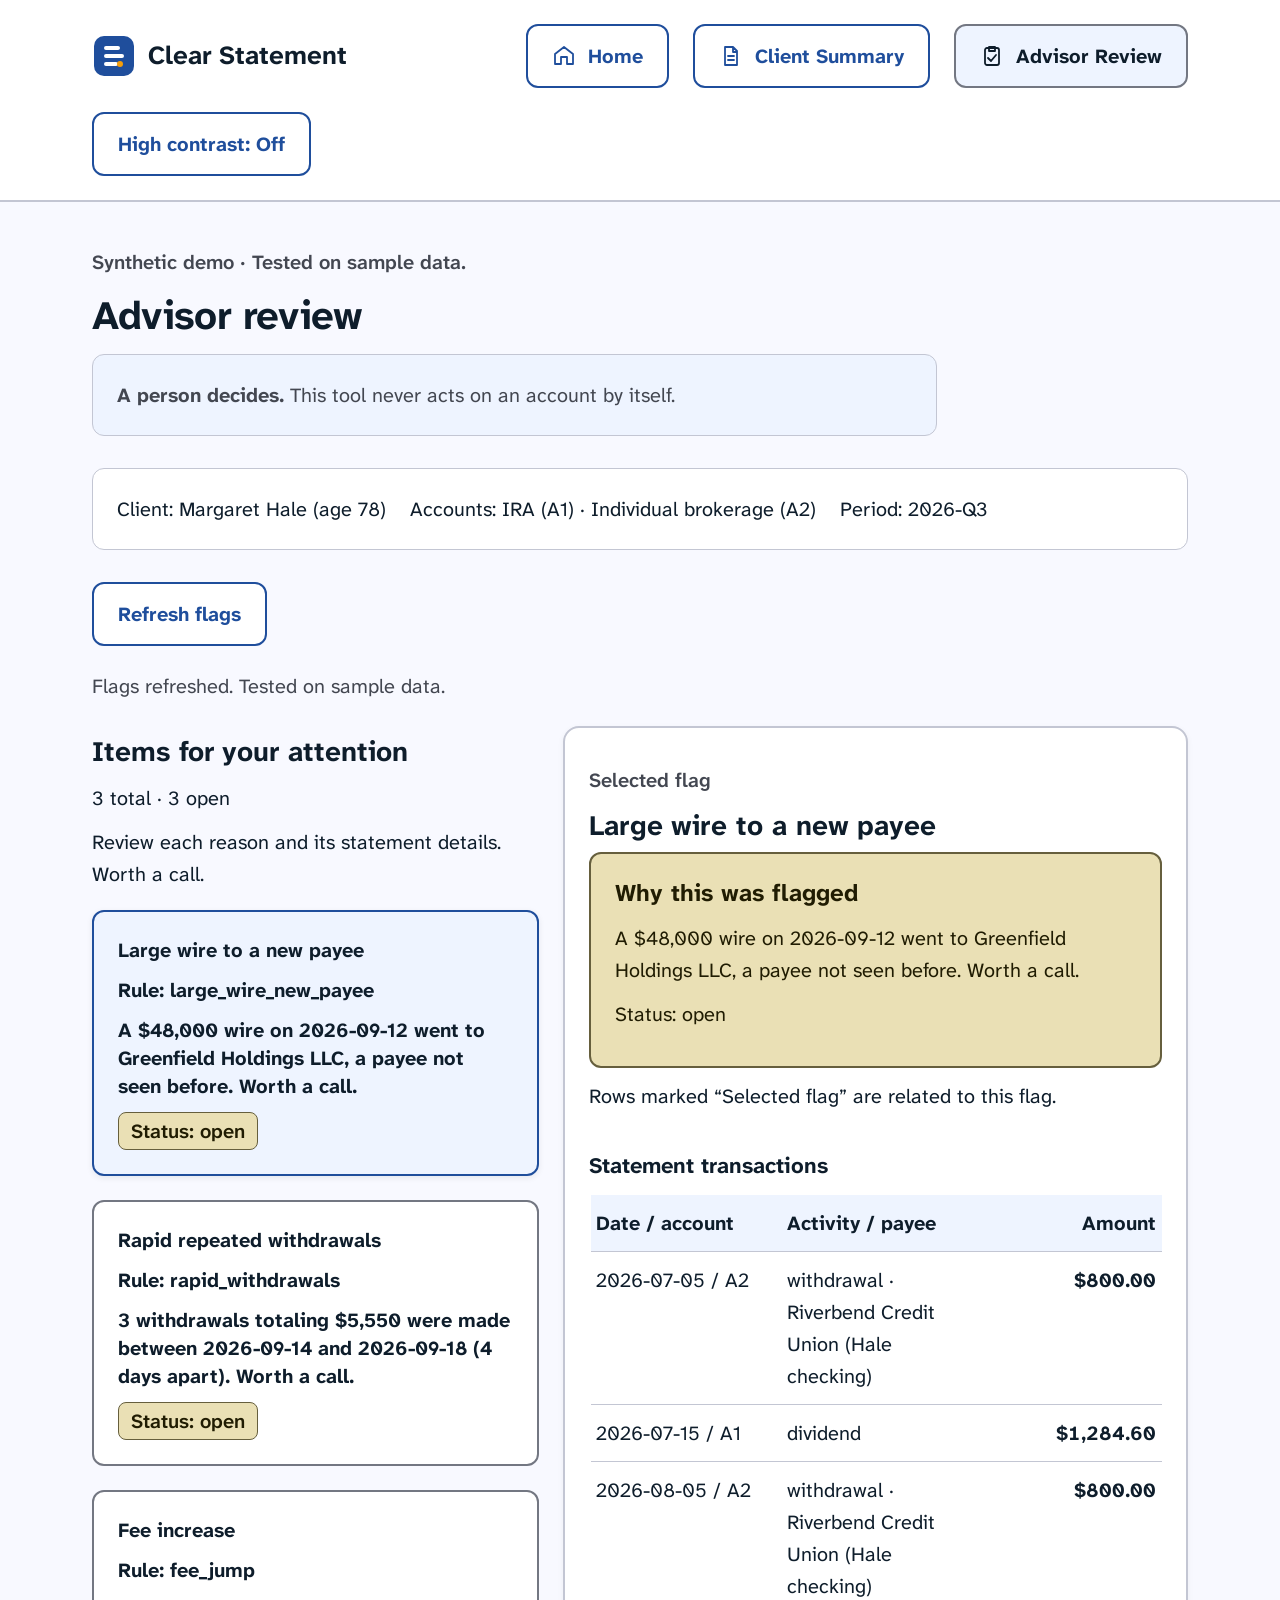
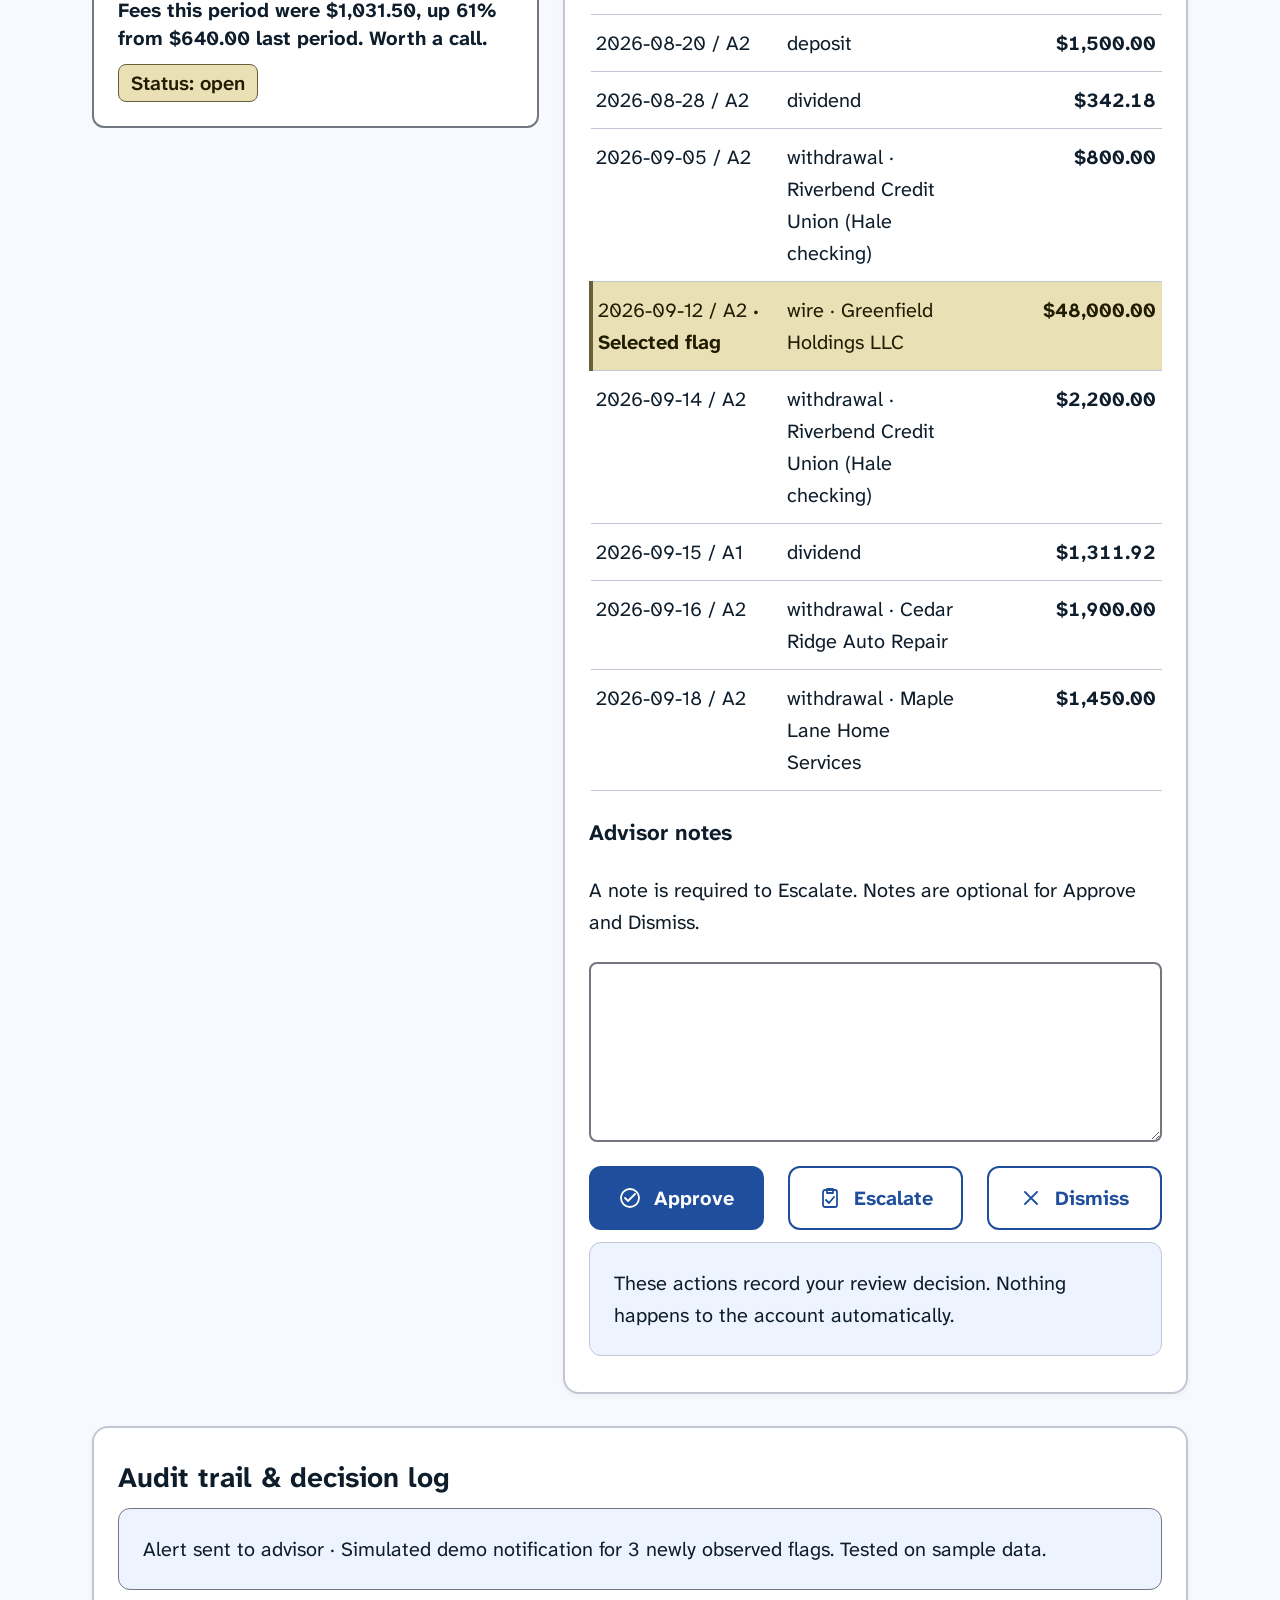
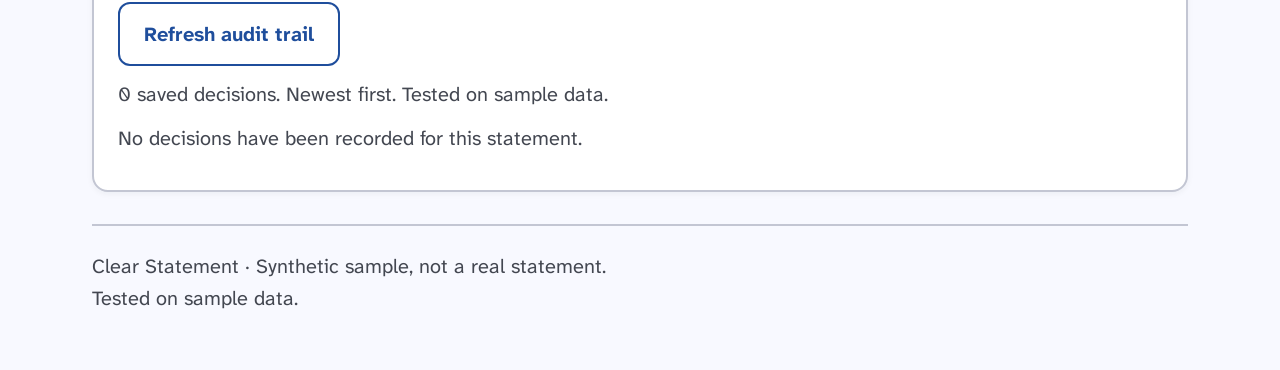
==== commit 62a8dc9f: "Polish frontend navigation and accessibility" ====
--- a/frontend/advisor.html
+++ b/frontend/advisor.html
@@ -3,227 +3,81 @@
 <head>
   <meta charset="utf-8">
   <meta name="viewport" content="width=device-width, initial-scale=1">
-  <meta name="theme-color" content="#00377d">
+  <meta name="theme-color" content="#1f4e9c">
   <title>Clear Statement — Advisor review</title>
-  <!-- Adapted from stitchUI/clear_statement_advisor_review/code.html,
-       stitchUI/clear_statement_logo/code.html and stitchUI/clear_statement/DESIGN.md. -->
-  <link href="https://fonts.googleapis.com/css2?family=Atkinson+Hyperlegible+Next:wght@400;600;700&display=swap" rel="stylesheet">
+  <link rel="stylesheet" href="https://fonts.googleapis.com/css2?family=Atkinson+Hyperlegible+Next:wght@400;600;700&display=swap">
+  <link rel="stylesheet" href="styles.css">
   <script src="config.js"></script>
   <script type="module" src="advisor.js"></script>
-  <style>
-    :root { --paper: #f8f9ff; --surface: #fff; --soft: #eef4ff; --blue-soft: #dbe9fe; --line: #c3c6d3; --ink: #0e1d2b; --muted: #434751; --accent: #00377d; --accent-edge: #1f4e9c; --button-text: #fff; --amber: #eae0b5; --amber-ink: #201c02; --amber-line: #665f3d; --success: #004420; --success-soft: #e8f4eb; --error: #7f1d1d; --body-size: 22px; }
-    * { box-sizing: border-box; }
-    [hidden] { display: none !important; }
-    body { margin: 0; color: var(--ink); background: var(--paper); font: var(--body-size)/1.6 'Atkinson Hyperlegible Next', Verdana, system-ui, sans-serif; }
-    a { color: var(--accent); }
-    button, textarea { font: inherit; }
-    button, .nav-link { min-height: 64px; border: 2px solid var(--accent-edge); border-radius: 12px; padding: 12px 24px; font-size: 20px; font-weight: 700; cursor: pointer; background: var(--accent); color: var(--button-text); }
-    button:hover:not(:disabled) { filter: brightness(.95); }
-    button:disabled { opacity: .6; cursor: default; }
-    .secondary, .nav-link { background: var(--surface); color: var(--accent); }
-    :focus-visible { outline: 4px solid var(--accent-edge); outline-offset: 4px; }
-    .skip-link { position: absolute; top: -100px; left: 24px; padding: 12px; background: var(--surface); z-index: 10; }
-    .skip-link:focus { top: 12px; }
-    .site-header { background: var(--surface); border-bottom: 3px solid var(--line); }
-    .header-inner { max-width: 1360px; margin: auto; padding: 20px 32px; display: flex; justify-content: space-between; align-items: center; gap: 24px; flex-wrap: wrap; }
-    .brand { display: flex; gap: 12px; align-items: center; color: var(--ink); font-size: 26px; font-weight: 700; text-decoration: none; }
-    .brand svg { width: 44px; height: 52px; flex-shrink: 0; }
-    .header-actions { display: flex; flex-wrap: wrap; gap: 24px; align-items: center; }
-    .nav-link { display: inline-flex; align-items: center; gap: 12px; text-decoration: none; }
-    .control-icon { font-size: 26px; margin-right: 8px; }
-    main { max-width: 1160px; margin: auto; padding: 32px 48px 48px; }
-    .breadcrumb { font-size: 20px; color: var(--muted); margin: 0 0 12px; }
-    .page-heading { display: grid; grid-template-columns: 1fr 1fr; align-items: center; gap: 24px; margin-bottom: 24px; }
-    h1 { font-size: 40px; line-height: 1.3; letter-spacing: -.01em; margin: 0; }
-    h2 { font-size: 32px; line-height: 1.38; margin: 0; }
-    h3 { font-size: 26px; line-height: 1.46; margin: 0; }
-    p { margin: 12px 0; }
-    .assurance { padding: 16px 24px; border: 1.5px solid var(--line); border-radius: 12px; background: var(--blue-soft); }
-    .assurance p { margin: 0; }
-    .client-ribbon { background: var(--surface); border: 1.5px solid var(--line); border-radius: 12px; padding: 24px; display: flex; flex-wrap: wrap; gap: 16px 32px; }
-    .client-ribbon p { margin: 0; }
-    .context-label { color: var(--muted); margin-right: 8px; }
-    .demo-bar { display: flex; align-items: center; justify-content: space-between; gap: 24px; margin: 24px 0; flex-wrap: wrap; }
-    .demo-bar p { margin: 0; }
-    .demo-label { color: var(--accent); font-weight: 700; }
-    #status { color: var(--muted); margin-bottom: 24px; }
-    #error, #decision-error { padding: 16px; border: 2px solid var(--error); border-radius: 8px; color: var(--error); }
-    .review-layout { display: grid; grid-template-columns: minmax(0, 5fr) minmax(0, 7fr); gap: 32px; align-items: start; }
-    .queue, .workspace { min-width: 0; overflow-wrap: anywhere; }
-    .queue-title { display: flex; align-items: start; gap: 16px; justify-content: space-between; }
-    #flag-count { margin: 0; flex-shrink: 0; border-radius: 999px; padding: 8px 16px; background: var(--soft); color: var(--accent); font-size: 20px; font-weight: 700; }
-    .review-help { color: var(--muted); }
-    .flag-list { list-style: none; margin: 24px 0; padding: 0; display: grid; gap: 24px; }
-    .flag-choice { display: block; width: 100%; text-align: left; padding: 24px; background: var(--surface); color: var(--ink); border: 1.5px solid var(--line); font-size: var(--body-size); font-weight: 400; }
-    .flag-choice[aria-pressed="true"] { background: var(--soft); border: 2px solid var(--accent-edge); box-shadow: 0 2px 6px rgb(18 32 47 / 5%); }
-    .flag-top, .flag-bottom { display: flex; flex-wrap: wrap; align-items: center; justify-content: space-between; gap: 12px; }
-    .rule-chip { font-size: 20px; font-weight: 600; background: var(--soft); padding: 4px 10px; border-radius: 6px; }
-    .flag-choice[aria-pressed="true"] .rule-chip { background: var(--surface); border: 1px solid var(--line); color: var(--accent); }
-    .flag-date { font-size: 20px; color: var(--muted); }
-    .flag-reason { display: block; margin: 16px 0; }
-    .flag-choice[aria-pressed="true"] .flag-reason { font-weight: 700; }
-    .flag-bottom { border-top: 1px solid var(--line); padding-top: 16px; }
-    .flag-amount { font-size: 26px; font-weight: 700; font-variant-numeric: tabular-nums; }
-    .flag-status { display: inline-block; font-size: 20px; font-weight: 600; padding: 4px 10px; border-radius: 8px; background: var(--amber); color: var(--amber-ink); }
-    .flag-status[data-status="approved"], .flag-status[data-status="dismissed"] { background: var(--success-soft); color: var(--success); }
-    .flag-status[data-status="escalated"] { background: var(--soft); color: var(--accent); }
-    .progress-card, .detail-card, .transactions-card { border: 1.5px solid var(--line); border-radius: 16px; padding: 24px; background: var(--surface); }
-    .progress-card { margin-top: 24px; }
-    .progress-card h3 { margin-bottom: 12px; }
-    progress { width: 100%; height: 18px; accent-color: var(--accent); border: 0; border-radius: 999px; background: var(--soft); }
-    progress::-webkit-progress-bar { border-radius: 999px; background: var(--soft); }
-    progress::-webkit-progress-value { border-radius: 999px; background: var(--accent); }
-    .progress-labels { display: flex; justify-content: space-between; gap: 12px; margin-top: 12px; font-size: 20px; font-weight: 600; }
-    #progress-percent { color: var(--accent); }
-    .section-label { color: var(--accent); font-size: 20px; font-weight: 600; margin: 0 0 4px; }
-    .workspace h2 { margin-bottom: 24px; }
-    .detail-card { padding: 32px; }
-    .advisory-callout { padding: 24px; border: 2px solid var(--amber-line); border-radius: 12px; background: var(--amber); color: var(--amber-ink); }
-    .detail-grid { display: grid; grid-template-columns: minmax(0, 1fr) minmax(0, 1fr); gap: 16px 24px; margin: 20px 0; }
-    .detail-grid dt { font-weight: 700; }
-    .detail-grid dd { margin: 0; }
-    .detail-grid .wide { grid-column: 1 / -1; }
-    .numeric { font-weight: 700; font-size: 26px; font-variant-numeric: tabular-nums; }
-    .reason-block { border-top: 1px solid var(--amber-line); padding-top: 16px; }
-    #reason { margin-bottom: 0; }
-    #selected-status { margin: 16px 0 0; border: 1px solid var(--amber-line); }
-    #decision-form { margin-top: 24px; }
-    label { font-weight: 700; }
-    textarea { display: block; width: 100%; min-height: 180px; margin-top: 16px; padding: 20px; color: var(--ink); background: var(--surface); border: 2px solid #737782; border-radius: 8px; resize: vertical; }
-    textarea::placeholder { color: var(--muted); }
-    textarea[aria-invalid="true"] { border-color: var(--error); }
-    .decision-actions { display: flex; flex-wrap: wrap; gap: 24px; margin-top: 24px; }
-    .decision-actions button { flex: 1 1 120px; padding-inline: 16px; font-size: var(--body-size); }
-    .dismiss { border-color: var(--line); color: var(--muted); }
-    .advisor-note { background: var(--soft); border: 1px solid var(--line); border-radius: 8px; padding: 16px; margin-top: 24px; }
-    .advisor-note p { margin: 0; }
-    .transactions-card { margin-top: 24px; }
-    table { width: 100%; border-collapse: collapse; table-layout: fixed; font-size: 20px; }
-    caption { text-align: left; font-size: 26px; font-weight: 700; margin: 24px 0 12px; }
-    th, td { text-align: left; vertical-align: top; padding: 16px 8px; border-bottom: 1px solid var(--line); }
-    th { color: var(--muted); }
-    th:last-child, td:last-child { text-align: right; }
-    td:last-child { font-weight: 700; font-variant-numeric: tabular-nums; }
-    .related { background: var(--soft); }
-    .related td:first-child { border-left: 4px solid var(--accent-edge); }
-    .related-label { display: block; font-size: 20px; font-weight: 700; color: var(--accent); }
-    .page-footer { border-top: 3px solid var(--line); background: var(--surface); }
-    .footer-inner { max-width: 1160px; margin: auto; padding: 32px 48px; }
-    .footer-inner .assurance { background: var(--soft); }
-    .footer-label { font-size: 20px; color: var(--muted); margin-top: 24px; }
-    .high-contrast { --paper: #000; --surface: #000; --soft: #111; --blue-soft: #111; --line: #fff; --ink: #fff; --muted: #fff; --accent: #ffea70; --accent-edge: #ffea70; --button-text: #000; --amber: #111; --amber-ink: #fff; --amber-line: #fff; --success: #fff; --success-soft: #111; --error: #fff; color-scheme: dark; }
-    @media (max-width: 1050px) { .review-layout { grid-template-columns: minmax(0, 1fr); } .page-heading { grid-template-columns: minmax(0, 1fr); } }
-    @media (max-width: 600px) {
-      main, .footer-inner { padding: 24px; }
-      .header-inner { padding: 24px; }
-      .header-actions { width: 100%; }
-      .header-actions > * { width: 100%; }
-      button, .nav-link { min-height: 72px; }
-      h1 { font-size: 32px; } h2 { font-size: 26px; }
-      .detail-card { padding: 24px; }
-      .advisory-callout { padding: 16px; }
-      .detail-grid { grid-template-columns: minmax(0, 1fr); }
-      .detail-grid .wide { grid-column: auto; }
-      .decision-actions { flex-direction: column; }
-      .decision-actions button { flex-basis: auto; }
-      .queue-title { flex-wrap: wrap; }
-      table, tbody, tr, td { display: block; width: 100%; }
-      thead { position: absolute; width: 1px; height: 1px; overflow: hidden; clip-path: inset(50%); }
-      tr { padding: 12px 0; border-bottom: 1px solid var(--line); }
-      td, td:last-child { text-align: left; border: 0; padding: 8px; }
-      td::before { content: attr(data-label) ': '; font-weight: 700; }
-      .related td:first-child { border-left: 4px solid var(--accent-edge); }
-    }
-  </style>
 </head>
-<body>
+<body class="advisor-page">
   <a class="skip-link" href="#main">Skip to advisor review</a>
   <header class="site-header">
-    <div class="header-inner">
-      <a class="brand" href="index.html#home">
-        <svg xmlns="http://www.w3.org/2000/svg" viewBox="0 0 44 52" fill="none" aria-hidden="true">
-          <rect x="2" y="6" width="40" height="40" rx="10" fill="#1F4E9C"/>
-          <path d="M14 26H30M14 18H26M14 34H24" stroke="#fff" stroke-width="4" stroke-linecap="round"/>
-          <circle cx="28" cy="34" r="3" fill="#F59E0B"/>
-        </svg><span>Clear Statement</span>
-      </a>
-      <nav class="header-actions" aria-label="Page and accessibility controls">
-        <a class="nav-link" href="index.html#home">Home</a>
-        <a class="nav-link" href="index.html#summary">Client summary</a>
-        <button id="text-size" class="secondary" type="button"><span aria-hidden="true" class="control-icon">Aa</span>Text size: A</button>
-        <button id="contrast" class="secondary" type="button" aria-pressed="false"><span aria-hidden="true" class="control-icon">◐</span>High contrast: Off</button>
-      </nav>
+    <a id="brand-link" class="brand" data-page="home.html" href="home.html?statement_id=problem"><svg class="brand-mark" aria-hidden="true" viewBox="0 0 44 52" focusable="false">
+      <rect x="2" y="6" width="40" height="40" rx="10" fill="currentColor" />
+      <path d="M14 18H26 M14 26H30 M14 34H24" stroke="var(--button-text)" stroke-width="4" stroke-linecap="round" />
+      <circle cx="28" cy="34" r="3" fill="var(--logo-dot)" />
+    </svg> Clear Statement</a>
+    <nav class="header-actions" aria-label="Statement navigation">
+      <a id="home-link" class="nav-link" data-page="home.html" href="home.html?statement_id=problem"><svg class="icon" aria-hidden="true" focusable="false" viewBox="0 0 24 24" fill="none" stroke="currentColor" stroke-width="1.8" stroke-linecap="round" stroke-linejoin="round"><path d="m3 10 9-7 9 7v10h-6v-7H9v7H3z"/></svg><span>Home</span></a>
+      <a id="client-link" class="nav-link" data-page="index.html" href="index.html?statement_id=problem"><svg class="icon" aria-hidden="true" focusable="false" viewBox="0 0 24 24" fill="none" stroke="currentColor" stroke-width="1.8" stroke-linecap="round" stroke-linejoin="round"><path d="M6 3h8l4 4v14H6zM14 3v5h4M9 12h6M9 16h6"/></svg><span>Client Summary</span></a>
+      <span class="nav-link current-page" aria-current="page"><svg class="icon" aria-hidden="true" focusable="false" viewBox="0 0 24 24" fill="none" stroke="currentColor" stroke-width="1.8" stroke-linecap="round" stroke-linejoin="round"><rect x="5" y="4" width="14" height="17" rx="2"/><path d="M9 3h6v4H9zM8 14l3 3 5-6"/></svg><span>Advisor Review</span></span>
+    </nav>
+    <div class="header-tools">
+      <button id="contrast" class="secondary" type="button" aria-pressed="false">High contrast: Off</button>
     </div>
   </header>
   <main id="main">
-    <div class="page-heading">
-      <div><p class="breadcrumb">Accounts › <span id="breadcrumb-client">Sample client</span> › Advisor review</p><h1>Advisor review</h1></div>
-      <div class="assurance"><p><strong>A person decides.</strong> This tool never acts on an account by itself.</p></div>
+    <div class="intro">
+      <p class="eyebrow">Synthetic demo · Tested on sample data.</p>
+      <h1>Advisor review</h1>
+      <p class="review-assurance"><strong>A person decides.</strong> This tool never acts on an account by itself.</p>
     </div>
-    <section class="client-ribbon" aria-label="Client and statement context">
-      <p><span class="context-label">Client:</span><strong id="client-context">Loading…</strong></p>
-      <p><span class="context-label">Accounts:</span><strong id="account-context">Loading…</strong></p>
-      <p><span class="context-label">Period:</span><strong id="period-context">Loading…</strong></p>
-    </section>
-    <div class="demo-bar">
-      <div><p class="demo-label">Synthetic demo · Tested on sample data</p><p>Dana Ortiz (demo advisor)</p></div>
-      <button id="refresh" class="secondary" type="button">Refresh review</button>
-    </div>
-    <p id="status" role="status">Loading sample flags…</p>
-    <p id="error" role="alert" hidden></p>
-    <div id="review" class="review-layout" aria-busy="true" hidden>
-      <aside class="queue" aria-labelledby="flags-title">
-        <div class="queue-title"><h2 id="flags-title">Items for your attention</h2><p id="flag-count"></p></div>
-        <p class="review-help">Plain-language flags for advisor verification before the client conversation.</p>
-        <ul id="flags" class="flag-list"></ul>
-        <p id="empty" hidden>No flags to review for this statement.</p>
-        <section class="progress-card" aria-labelledby="progress-title">
-          <h3 id="progress-title">Review readiness</h3>
-          <p class="review-help">Track the items with a saved advisor decision.</p>
-          <progress id="review-progress" value="0" max="3" aria-label="Flags with saved decisions"></progress>
-          <div class="progress-labels"><span id="progress-count">0 of 3 reviewed</span><span id="progress-percent">0% complete</span></div>
-        </section>
+    <div id="client-context" class="client-context" aria-label="Statement context" hidden></div>
+    <button id="refresh" class="secondary" type="button">Refresh flags</button>
+    <p id="status" role="status" aria-live="polite">Loading the statement and flags…</p>
+    <p id="error" class="decision-error" role="alert" hidden></p>
+    <div id="workspace" class="advisor-workspace" aria-busy="true" hidden>
+      <aside aria-labelledby="flags-title">
+        <h2 id="flags-title">Items for your attention</h2>
+        <p id="flag-count"></p>
+        <p>Review each reason and its statement details. Worth a call.</p>
+        <ul id="flag-list" class="flag-list"></ul>
+        <p id="empty" hidden>No flags for this statement.</p>
       </aside>
-      <section class="workspace" aria-labelledby="review-title">
-        <p class="section-label">Active review</p>
-        <h2 id="review-title">Flag detail: <span id="rule-title">Select an item</span></h2>
-        <div id="selection" hidden>
-          <div class="detail-card">
-            <section class="advisory-callout" aria-labelledby="callout-title">
-              <h3 id="callout-title">Transaction verification needed</h3>
-              <div id="flag-facts"></div>
-              <div class="reason-block"><strong>Why this was flagged:</strong><p id="reason"></p></div>
-              <p id="selected-status" class="flag-status"></p>
-            </section>
-            <form id="decision-form" novalidate>
-              <label for="note">Advisor notes &amp; client conversation record</label>
-              <p id="note-help" class="review-help">Required for Escalate. Optional for Approve or Dismiss.</p>
-              <textarea id="note" aria-describedby="note-help decision-error" aria-invalid="false" placeholder="Record what you checked and the next step for this review." rows="4"></textarea>
-              <p id="decision-error" role="alert" hidden></p>
-              <div class="decision-actions">
-                <button type="submit" name="action" value="approve">Approve</button>
-                <button type="submit" name="action" value="escalate" class="secondary">Escalate</button>
-                <button type="submit" name="action" value="dismiss" class="secondary dismiss">Dismiss</button>
-              </div>
-              <p id="decision-status" role="status"></p>
-            </form>
-            <div class="advisor-note"><p><strong>A person decides.</strong> This tool never acts on an account by itself.</p></div>
-          </div>
-          <section class="transactions-card" aria-label="Supporting statement details">
-            <h3>Statement details</h3>
-            <p id="transaction-help" class="review-help"></p>
-            <div id="fee-details" hidden></div>
-            <div id="transactions"></div>
-          </section>
+      <section id="detail" class="review-detail panel" aria-labelledby="detail-title" hidden>
+        <p class="step">Selected flag</p>
+        <h2 id="detail-title"></h2>
+        <div class="review-callout">
+          <h3>Why this was flagged</h3>
+          <p id="reason"></p>
+          <p id="flag-status"></p>
+          <div id="fee-context" hidden></div>
         </div>
+        <p id="transaction-help"></p>
+        <table id="transactions">
+          <caption>Statement transactions</caption>
+          <thead><tr><th scope="col">Date / account</th><th scope="col">Activity / payee</th><th scope="col">Amount</th></tr></thead>
+          <tbody></tbody>
+        </table>
+        <div class="advisor-notes">
+          <label for="note">Advisor notes</label>
+          <p id="note-help">A note is required to Escalate. Notes are optional for Approve and Dismiss.</p>
+          <textarea id="note" rows="4" aria-describedby="note-help decision-error"></textarea>
+        </div>
+        <p id="closed" class="review-assurance" hidden></p>
+        <p id="decision-error" class="decision-error" role="alert" hidden></p>
+        <div class="decision-actions" aria-label="Record a decision">
+          <button type="button" data-action="approve"><svg class="icon" aria-hidden="true" focusable="false" viewBox="0 0 24 24" fill="none" stroke="currentColor" stroke-width="1.8" stroke-linecap="round" stroke-linejoin="round"><circle cx="12" cy="12" r="9"/><path d="m7 12 3 3 7-7"/></svg><span>Approve</span></button>
+          <button type="button" class="secondary" data-action="escalate"><svg class="icon" aria-hidden="true" focusable="false" viewBox="0 0 24 24" fill="none" stroke="currentColor" stroke-width="1.8" stroke-linecap="round" stroke-linejoin="round"><rect x="5" y="4" width="14" height="17" rx="2"/><path d="M9 3h6v4H9zM8 14l3 3 5-6"/></svg><span>Escalate</span></button>
+          <button type="button" class="secondary" data-action="dismiss"><svg class="icon" aria-hidden="true" focusable="false" viewBox="0 0 24 24" fill="none" stroke="currentColor" stroke-width="1.8" stroke-linecap="round" stroke-linejoin="round"><path d="m6 6 12 12M18 6 6 18"/></svg><span>Dismiss</span></button>
+        </div>
+        <p class="review-assurance">These actions record your review decision. Nothing happens to the account automatically.</p>
       </section>
     </div>
-    <!-- Task W can populate this reserved audit section using the same Stitch styling. -->
-    <section id="audit-section" hidden></section>
+    <!-- Audit panel populated by Task W. -->
+    <section id="audit-section" class="audit-panel panel" aria-label="Audit trail" hidden></section>
+    <footer>Clear Statement · Synthetic sample, not a real statement.<br>Tested on sample data.</footer>
   </main>
-  <footer class="page-footer"><div class="footer-inner">
-    <div class="assurance"><p><strong>A person at your firm reviews anything unusual. Nothing happens to your account automatically.</strong></p></div>
-    <p class="footer-label">Clear Statement · Synthetic sample, not a real statement. Tested on sample data.</p>
-  </div></footer>
 </body>
-</html>+</html>
--- a/frontend/styles.css
+++ b/frontend/styles.css
@@ -0,0 +1,157 @@
+:root {
+  color-scheme: light;
+  --ink: #0e1d2b; --muted: #434751; --paper: #f8f9ff; --surface: #fff;
+  --soft: #eef4ff; --line: #c3c6d3; --border: #737782;
+  --accent: #1f4e9c; --accent-hover: #00377d; --button-text: #fff;
+  --callout: #eae0b5; --callout-ink: #201c02; --callout-border: #665f3d;
+  --success: #004420; --error: #7f1d1d; --logo-dot: #f59e0b;
+}
+* { box-sizing: border-box; }
+[hidden] { display: none !important; }
+body { margin: 0; color: var(--ink); background: var(--paper); font: 20px/1.6 'Atkinson Hyperlegible Next', Verdana, system-ui, sans-serif; }
+button, input, textarea { font: inherit; }
+button, .upload-label, .nav-link {
+  display: inline-flex; justify-content: center; align-items: center;
+  min-height: 64px; padding: .7rem 1.5rem; border: 2px solid var(--accent);
+  border-radius: 12px; font-weight: 700; line-height: 1.4; text-align: center;
+  text-decoration: none; cursor: pointer; overflow-wrap: anywhere;
+}
+button { color: var(--button-text); background: var(--accent); }
+button:hover:not(:disabled) { background: var(--accent-hover); }
+button:disabled { cursor: default; border-style: dashed; }
+.secondary, .upload-label, .nav-link { color: var(--accent); background: var(--surface); }
+.secondary:hover:not(:disabled), .upload-label:hover, .nav-link:hover { background: var(--soft); }
+:focus-visible { outline: 4px solid var(--accent); outline-offset: 4px; }
+a { color: var(--accent); }
+p { margin: .75rem 0; }
+h1, h2, h3 { line-height: 1.3; font-weight: 700; overflow-wrap: anywhere; }
+h1 { font-size: clamp(32px, 4vw, 40px); letter-spacing: -.01em; margin: .75rem 0; }
+h2 { font-size: 28px; margin: .5rem 0; }
+h3 { font-size: 24px; margin: 0; }
+.skip-link { position: absolute; left: 1.5rem; top: -100px; z-index: 2; background: var(--surface); padding: .75rem; }
+.skip-link:focus { top: 1.5rem; }
+.site-header { display: flex; flex-wrap: wrap; justify-content: space-between; align-items: center; gap: 1.5rem; padding: 1.5rem max(1.5rem, calc((100% - 1160px) / 2 + 2rem)); background: var(--surface); border-bottom: 2px solid var(--line); }
+.brand { display: flex; align-items: center; gap: .75rem; color: var(--ink); text-decoration: none; font-size: 26px; font-weight: 700; line-height: 1.3; }
+.brand-mark { width: 44px; height: 52px; flex-shrink: 0; color: var(--accent); }
+.header-actions { display: flex; align-items: center; flex-wrap: wrap; gap: 1.5rem; }
+.header-actions .nav-link, .header-actions button { font-size: 20px; }
+main { max-width: 1160px; margin: auto; padding: 2rem; }
+.intro { margin-bottom: 2rem; max-width: 65ch; }
+.intro > p:last-child, .eyebrow, .step { color: var(--muted); }
+.eyebrow, .step { font-size: 20px; font-weight: 600; }
+.upload-bar { display: flex; flex-wrap: wrap; align-items: center; gap: 1.5rem; padding: 1.5rem; background: var(--surface); border: 2px solid var(--line); border-radius: 16px; }
+.upload-bar p { color: var(--muted); margin: .25rem 0; }
+.upload-actions { display: flex; align-items: center; flex-wrap: wrap; gap: 1.5rem; }
+#upload { position: absolute; width: 1px; height: 1px; opacity: 0; }
+.upload-actions:has(#upload:focus-visible) .upload-label { outline: 4px solid var(--accent); outline-offset: 4px; }
+.upload-actions:has(#upload:disabled) .upload-label { border-style: dashed; cursor: default; }
+#upload-help { flex-basis: 100%; font-size: 20px; }
+#status { color: var(--muted); margin: 1.5rem 0; overflow-wrap: anywhere; }
+#error, #audio-error { padding: 1rem; border: 2px solid var(--error); border-radius: 8px; color: var(--error); overflow-wrap: anywhere; }
+.comparison { display: grid; grid-template-columns: repeat(2, minmax(0, 1fr)); gap: 1.5rem; align-items: start; }
+.panel { min-width: 0; padding: 1.5rem; background: var(--surface); border: 2px solid var(--line); border-radius: 16px; box-shadow: 0 2px 6px rgb(18 32 47 / 5%); overflow-wrap: anywhere; }
+.panel-heading { margin-bottom: 1.5rem; padding-bottom: 1.5rem; border-bottom: 1px solid var(--line); }
+.panel-heading p { color: var(--muted); }
+.statement-context { background: var(--soft); border: 1px solid var(--line); border-radius: 12px; padding: 1.5rem; }
+.period { margin-bottom: 0; color: var(--muted); }
+table { width: 100%; border-collapse: collapse; table-layout: fixed; font-size: 20px; }
+caption { text-align: left; font-size: 22px; font-weight: 700; padding: 1.5rem 0 .75rem; }
+th, td { text-align: left; vertical-align: top; padding: .75rem .35rem; border-bottom: 1px solid var(--line); overflow-wrap: anywhere; }
+th { background: var(--soft); }
+th:last-child, td:last-child { text-align: right; }
+td:last-child { font-variant-numeric: tabular-nums; font-weight: 700; }
+.prior-fees { color: var(--muted); font-size: 20px; }
+.validation { display: inline-block; margin: 1.5rem 0 0; padding: .75rem 1rem; color: var(--success); background: var(--soft); border: 1px solid var(--border); border-radius: 12px; font-size: 20px; font-weight: 600; }
+.needs-review { color: var(--error); border: 2px solid var(--error); }
+.summary { font-size: 22px; line-height: 1.6; }
+.summary p { margin: 1.5rem 0; padding: 1.5rem; border-radius: 12px; background: var(--soft); white-space: pre-line; max-width: 65ch; }
+.read-aloud { width: 100%; min-height: 64px; }
+#audio-status { color: var(--muted); font-size: 20px; }
+.advisor-note { padding: 1.5rem; background: var(--soft); border: 1px solid var(--line); border-radius: 12px; font-weight: 600; }
+footer { margin-top: 2rem; padding: 1.5rem 0; border-top: 2px solid var(--line); color: var(--muted); font-size: 20px; }
+
+/* Advisor review and audit trail. */
+.advisor-page .client-context, .advisor-page .review-assurance { padding: 1.5rem; border: 1px solid var(--line); border-radius: 12px; background: var(--soft); }
+.advisor-page .client-context { display: flex; flex-wrap: wrap; gap: 1.5rem; background: var(--surface); margin-bottom: 2rem; }
+.advisor-page .advisor-workspace { display: grid; grid-template-columns: minmax(0, 5fr) minmax(0, 7fr); gap: 1.5rem; align-items: start; }
+.advisor-page .flag-list { display: grid; gap: 1.5rem; padding: 0; list-style: none; }
+.advisor-page .flag-card { display: block; width: 100%; padding: 1.5rem; color: var(--ink); background: var(--surface); border: 2px solid var(--border); text-align: left; }
+.advisor-page .flag-card:hover:not(:disabled) { background: var(--soft); }
+.advisor-page .flag-card[aria-pressed="true"] { background: var(--soft); border-color: var(--accent); box-shadow: 0 2px 6px rgb(18 32 47 / 8%); }
+.advisor-page .flag-meta { display: flex; flex-wrap: wrap; justify-content: space-between; gap: .75rem; margin-top: 1rem; }
+.advisor-page .status-badge { display: inline-block; padding: .25rem .75rem; border: 1px solid var(--border); border-radius: 8px; font-size: 20px; font-weight: 600; }
+.advisor-page .status-badge[data-status="open"], .advisor-page .review-callout { background: var(--callout); color: var(--callout-ink); border-color: var(--callout-border); }
+.advisor-page .status-badge[data-status="approved"] { color: var(--success); }
+.advisor-page .status-badge[data-status="escalated"] { color: var(--accent); }
+.advisor-page .review-detail { min-width: 0; }
+.advisor-page .review-callout { padding: 1.5rem; border: 2px solid var(--callout-border); border-radius: 12px; }
+.advisor-page .transaction-highlight { background: var(--callout); color: var(--callout-ink); border-left: 4px solid var(--callout-border); }
+.advisor-page .transaction-highlight td:first-child::after { content: ' · Selected flag'; font-weight: 700; }
+.advisor-page .advisor-notes { display: grid; gap: .75rem; margin: 1.5rem 0; }
+.advisor-page label { font-size: 22px; font-weight: 700; }
+.advisor-page textarea { width: 100%; min-height: 160px; padding: 1.5rem; resize: vertical; background: var(--surface); color: var(--ink); border: 2px solid var(--border); border-radius: 8px; }
+.advisor-page .decision-actions { display: flex; flex-wrap: wrap; gap: 1.5rem; }
+.advisor-page .decision-actions button { flex: 1 1 160px; }
+.advisor-page .audit-panel { margin-top: 2rem; }
+.advisor-page .audit-table th:last-child, .advisor-page .audit-table td:last-child { text-align: left; font-weight: 400; }
+.advisor-page .audit-table time { font-variant-numeric: tabular-nums; }
+.advisor-page .audit-empty, .advisor-page .audit-status { color: var(--muted); }
+.advisor-page .audit-error, .advisor-page .decision-error { padding: 1rem; color: var(--error); border: 2px solid var(--error); border-radius: 8px; }
+.advisor-page .alert-line { padding: 1.5rem; color: var(--ink); background: var(--soft); border: 1px solid var(--border); border-radius: 12px; }
+.high-contrast {
+  --ink: #fff; --muted: #fff; --paper: #000; --surface: #000; --soft: #111;
+  --line: #fff; --border: #fff; --accent: #ffea70; --accent-hover: #fff1a3;
+  --button-text: #000; --callout: #111; --callout-ink: #fff; --callout-border: #ffea70;
+  --success: #fff; --error: #fff; --logo-dot: #fff; color-scheme: dark;
+}
+@media (max-width: 1000px) {
+  .comparison, .advisor-page .advisor-workspace { grid-template-columns: minmax(0, 1fr); }
+}
+@media (max-width: 600px) {
+  main { padding: 1.5rem; }
+  .site-header { padding: 1.5rem; }
+  .header-actions, .upload-actions { width: 100%; }
+  .header-actions > *, .upload-actions > button, .upload-label { width: 100%; }
+  button, .upload-label, .nav-link { min-height: 72px; }
+  .panel { padding: 1.25rem; }
+  h2 { font-size: 26px; }
+  .summary p, .statement-context { padding: 1rem; }
+  table, caption, tbody, tr, td { display: block; width: 100%; }
+  thead { position: absolute; width: 1px; height: 1px; overflow: hidden; clip-path: inset(50%); }
+  tr { border-bottom: 1px solid var(--line); padding: .75rem 0; }
+  td, td:last-child { border: 0; padding: .25rem 0; text-align: left; }
+  td::before { content: attr(data-label) ': '; font-weight: 700; }
+  .advisor-page .decision-actions { flex-direction: column; }
+  .advisor-page .decision-actions button { flex: auto; }
+}
+
+/* Shared navigation and restrained outline icons. */
+.header-tools { display: flex; flex-wrap: wrap; gap: 1.5rem; }
+.header-tools button { font-size: 20px; }
+.nav-link.current-page, .nav-link.current-page:hover { cursor: default; color: var(--ink); background: var(--soft); border-color: var(--border); }
+.icon { width: 24px; height: 24px; flex-shrink: 0; vertical-align: middle; }
+.nav-link, button, .panel-heading h2 { gap: .75rem; }
+.panel-heading h2 { display: flex; align-items: center; }
+.home-entries { display: grid; grid-template-columns: repeat(2, minmax(0, 1fr)); gap: 1.5rem; }
+.home-entries .panel { display: flex; flex-direction: column; align-items: start; gap: 1rem; }
+.home-entries .nav-link { margin-top: auto; }
+.client-page { font-size: var(--reading-font); --reading-font: 20px; --summary-font: 22px; --reading-heading: 24px; }
+.client-page[data-reading-size="large"] { --reading-font: 24px; --summary-font: 26px; --reading-heading: 28px; }
+.client-page[data-reading-size="largest"] { --reading-font: 28px; --summary-font: 30px; --reading-heading: 32px; }
+.client-page #statement, .client-page #statement table, .client-page #statement caption,
+.client-page .prior-fees, .client-page #validation, .client-page #audio-status,
+.client-page #audio-error, .client-page .advisor-note { font-size: var(--reading-font); }
+/* The reading setting also reaches inherited body copy and fixed-size headings. */
+.client-page main h1 { font-size: calc(clamp(32px, 4vw, 40px) + var(--reading-font) - 20px); }
+.client-page main h2 { font-size: calc(28px + var(--reading-font) - 20px); }
+.client-page main h3 { font-size: var(--reading-heading); }
+.client-page .summary { font-size: var(--summary-font); }
+@media (max-width: 1280px) { .client-page[data-reading-size="largest"] .comparison { grid-template-columns: minmax(0, 1fr); } }
+@media (max-width: 1100px) { .client-page[data-reading-size="large"] .comparison { grid-template-columns: minmax(0, 1fr); } }
+@media (max-width: 600px) {
+  .header-tools { width: 100%; }
+  .header-tools > * { width: 100%; }
+  .home-entries { grid-template-columns: minmax(0, 1fr); }
+  .read-aloud { min-height: 72px; }
+  .client-page main h2 { font-size: calc(26px + var(--reading-font) - 20px); }
+}
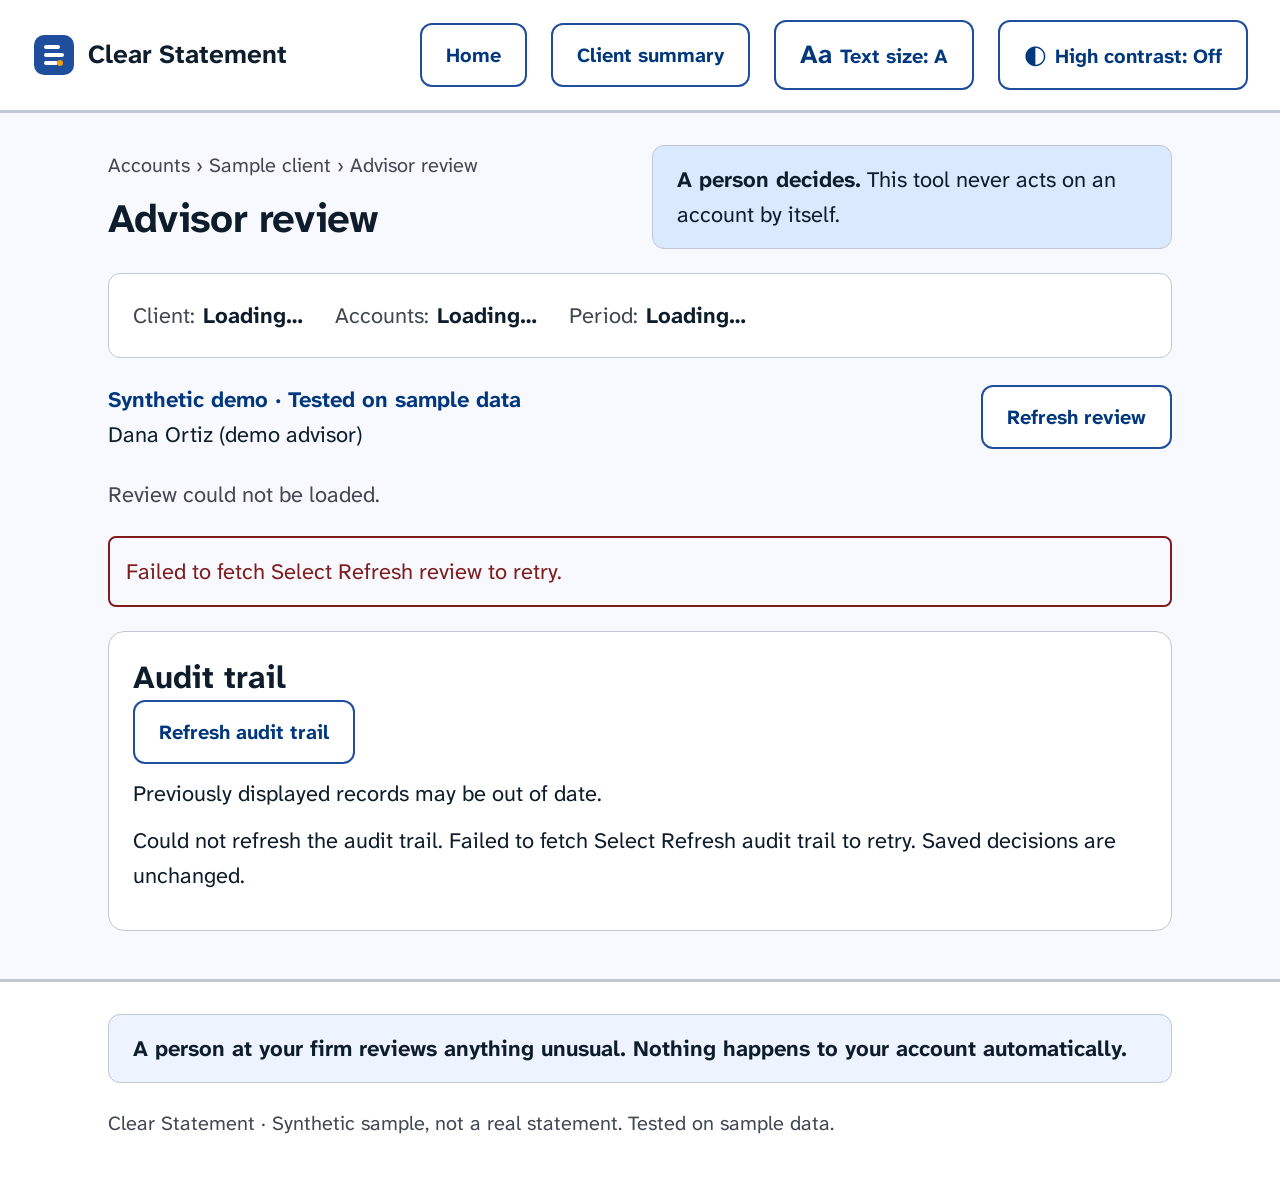
==== commit 5ac6fbb7: "Merge pull request #5 from HallowsYves/Task-V-Lucifyz-Test AWS extraction + Task W,X" ====
--- a/frontend/advisor.html
+++ b/frontend/advisor.html
@@ -3,81 +3,227 @@
 <head>
   <meta charset="utf-8">
   <meta name="viewport" content="width=device-width, initial-scale=1">
-  <meta name="theme-color" content="#1f4e9c">
+  <meta name="theme-color" content="#00377d">
   <title>Clear Statement — Advisor review</title>
-  <link rel="stylesheet" href="https://fonts.googleapis.com/css2?family=Atkinson+Hyperlegible+Next:wght@400;600;700&display=swap">
-  <link rel="stylesheet" href="styles.css">
+  <!-- Adapted from stitchUI/clear_statement_advisor_review/code.html,
+       stitchUI/clear_statement_logo/code.html and stitchUI/clear_statement/DESIGN.md. -->
+  <link href="https://fonts.googleapis.com/css2?family=Atkinson+Hyperlegible+Next:wght@400;600;700&display=swap" rel="stylesheet">
   <script src="config.js"></script>
   <script type="module" src="advisor.js"></script>
+  <style>
+    :root { --paper: #f8f9ff; --surface: #fff; --soft: #eef4ff; --blue-soft: #dbe9fe; --line: #c3c6d3; --ink: #0e1d2b; --muted: #434751; --accent: #00377d; --accent-edge: #1f4e9c; --button-text: #fff; --amber: #eae0b5; --amber-ink: #201c02; --amber-line: #665f3d; --success: #004420; --success-soft: #e8f4eb; --error: #7f1d1d; --body-size: 22px; }
+    * { box-sizing: border-box; }
+    [hidden] { display: none !important; }
+    body { margin: 0; color: var(--ink); background: var(--paper); font: var(--body-size)/1.6 'Atkinson Hyperlegible Next', Verdana, system-ui, sans-serif; }
+    a { color: var(--accent); }
+    button, textarea { font: inherit; }
+    button, .nav-link { min-height: 64px; border: 2px solid var(--accent-edge); border-radius: 12px; padding: 12px 24px; font-size: 20px; font-weight: 700; cursor: pointer; background: var(--accent); color: var(--button-text); }
+    button:hover:not(:disabled) { filter: brightness(.95); }
+    button:disabled { opacity: .6; cursor: default; }
+    .secondary, .nav-link { background: var(--surface); color: var(--accent); }
+    :focus-visible { outline: 4px solid var(--accent-edge); outline-offset: 4px; }
+    .skip-link { position: absolute; top: -100px; left: 24px; padding: 12px; background: var(--surface); z-index: 10; }
+    .skip-link:focus { top: 12px; }
+    .site-header { background: var(--surface); border-bottom: 3px solid var(--line); }
+    .header-inner { max-width: 1360px; margin: auto; padding: 20px 32px; display: flex; justify-content: space-between; align-items: center; gap: 24px; flex-wrap: wrap; }
+    .brand { display: flex; gap: 12px; align-items: center; color: var(--ink); font-size: 26px; font-weight: 700; text-decoration: none; }
+    .brand svg { width: 44px; height: 52px; flex-shrink: 0; }
+    .header-actions { display: flex; flex-wrap: wrap; gap: 24px; align-items: center; }
+    .nav-link { display: inline-flex; align-items: center; gap: 12px; text-decoration: none; }
+    .control-icon { font-size: 26px; margin-right: 8px; }
+    main { max-width: 1160px; margin: auto; padding: 32px 48px 48px; }
+    .breadcrumb { font-size: 20px; color: var(--muted); margin: 0 0 12px; }
+    .page-heading { display: grid; grid-template-columns: 1fr 1fr; align-items: center; gap: 24px; margin-bottom: 24px; }
+    h1 { font-size: 40px; line-height: 1.3; letter-spacing: -.01em; margin: 0; }
+    h2 { font-size: 32px; line-height: 1.38; margin: 0; }
+    h3 { font-size: 26px; line-height: 1.46; margin: 0; }
+    p { margin: 12px 0; }
+    .assurance { padding: 16px 24px; border: 1.5px solid var(--line); border-radius: 12px; background: var(--blue-soft); }
+    .assurance p { margin: 0; }
+    .client-ribbon { background: var(--surface); border: 1.5px solid var(--line); border-radius: 12px; padding: 24px; display: flex; flex-wrap: wrap; gap: 16px 32px; }
+    .client-ribbon p { margin: 0; }
+    .context-label { color: var(--muted); margin-right: 8px; }
+    .demo-bar { display: flex; align-items: center; justify-content: space-between; gap: 24px; margin: 24px 0; flex-wrap: wrap; }
+    .demo-bar p { margin: 0; }
+    .demo-label { color: var(--accent); font-weight: 700; }
+    #status { color: var(--muted); margin-bottom: 24px; }
+    #error, #decision-error { padding: 16px; border: 2px solid var(--error); border-radius: 8px; color: var(--error); }
+    .review-layout { display: grid; grid-template-columns: minmax(0, 5fr) minmax(0, 7fr); gap: 32px; align-items: start; }
+    .queue, .workspace { min-width: 0; overflow-wrap: anywhere; }
+    .queue-title { display: flex; align-items: start; gap: 16px; justify-content: space-between; }
+    #flag-count { margin: 0; flex-shrink: 0; border-radius: 999px; padding: 8px 16px; background: var(--soft); color: var(--accent); font-size: 20px; font-weight: 700; }
+    .review-help { color: var(--muted); }
+    .flag-list { list-style: none; margin: 24px 0; padding: 0; display: grid; gap: 24px; }
+    .flag-choice { display: block; width: 100%; text-align: left; padding: 24px; background: var(--surface); color: var(--ink); border: 1.5px solid var(--line); font-size: var(--body-size); font-weight: 400; }
+    .flag-choice[aria-pressed="true"] { background: var(--soft); border: 2px solid var(--accent-edge); box-shadow: 0 2px 6px rgb(18 32 47 / 5%); }
+    .flag-top, .flag-bottom { display: flex; flex-wrap: wrap; align-items: center; justify-content: space-between; gap: 12px; }
+    .rule-chip { font-size: 20px; font-weight: 600; background: var(--soft); padding: 4px 10px; border-radius: 6px; }
+    .flag-choice[aria-pressed="true"] .rule-chip { background: var(--surface); border: 1px solid var(--line); color: var(--accent); }
+    .flag-date { font-size: 20px; color: var(--muted); }
+    .flag-reason { display: block; margin: 16px 0; }
+    .flag-choice[aria-pressed="true"] .flag-reason { font-weight: 700; }
+    .flag-bottom { border-top: 1px solid var(--line); padding-top: 16px; }
+    .flag-amount { font-size: 26px; font-weight: 700; font-variant-numeric: tabular-nums; }
+    .flag-status { display: inline-block; font-size: 20px; font-weight: 600; padding: 4px 10px; border-radius: 8px; background: var(--amber); color: var(--amber-ink); }
+    .flag-status[data-status="approved"], .flag-status[data-status="dismissed"] { background: var(--success-soft); color: var(--success); }
+    .flag-status[data-status="escalated"] { background: var(--soft); color: var(--accent); }
+    .progress-card, .detail-card, .transactions-card { border: 1.5px solid var(--line); border-radius: 16px; padding: 24px; background: var(--surface); }
+    .progress-card { margin-top: 24px; }
+    .progress-card h3 { margin-bottom: 12px; }
+    progress { width: 100%; height: 18px; accent-color: var(--accent); border: 0; border-radius: 999px; background: var(--soft); }
+    progress::-webkit-progress-bar { border-radius: 999px; background: var(--soft); }
+    progress::-webkit-progress-value { border-radius: 999px; background: var(--accent); }
+    .progress-labels { display: flex; justify-content: space-between; gap: 12px; margin-top: 12px; font-size: 20px; font-weight: 600; }
+    #progress-percent { color: var(--accent); }
+    .section-label { color: var(--accent); font-size: 20px; font-weight: 600; margin: 0 0 4px; }
+    .workspace h2 { margin-bottom: 24px; }
+    .detail-card { padding: 32px; }
+    .advisory-callout { padding: 24px; border: 2px solid var(--amber-line); border-radius: 12px; background: var(--amber); color: var(--amber-ink); }
+    .detail-grid { display: grid; grid-template-columns: minmax(0, 1fr) minmax(0, 1fr); gap: 16px 24px; margin: 20px 0; }
+    .detail-grid dt { font-weight: 700; }
+    .detail-grid dd { margin: 0; }
+    .detail-grid .wide { grid-column: 1 / -1; }
+    .numeric { font-weight: 700; font-size: 26px; font-variant-numeric: tabular-nums; }
+    .reason-block { border-top: 1px solid var(--amber-line); padding-top: 16px; }
+    #reason { margin-bottom: 0; }
+    #selected-status { margin: 16px 0 0; border: 1px solid var(--amber-line); }
+    #decision-form { margin-top: 24px; }
+    label { font-weight: 700; }
+    textarea { display: block; width: 100%; min-height: 180px; margin-top: 16px; padding: 20px; color: var(--ink); background: var(--surface); border: 2px solid #737782; border-radius: 8px; resize: vertical; }
+    textarea::placeholder { color: var(--muted); }
+    textarea[aria-invalid="true"] { border-color: var(--error); }
+    .decision-actions { display: flex; flex-wrap: wrap; gap: 24px; margin-top: 24px; }
+    .decision-actions button { flex: 1 1 120px; padding-inline: 16px; font-size: var(--body-size); }
+    .dismiss { border-color: var(--line); color: var(--muted); }
+    .advisor-note { background: var(--soft); border: 1px solid var(--line); border-radius: 8px; padding: 16px; margin-top: 24px; }
+    .advisor-note p { margin: 0; }
+    .transactions-card { margin-top: 24px; }
+    table { width: 100%; border-collapse: collapse; table-layout: fixed; font-size: 20px; }
+    caption { text-align: left; font-size: 26px; font-weight: 700; margin: 24px 0 12px; }
+    th, td { text-align: left; vertical-align: top; padding: 16px 8px; border-bottom: 1px solid var(--line); }
+    th { color: var(--muted); }
+    th:last-child, td:last-child { text-align: right; }
+    td:last-child { font-weight: 700; font-variant-numeric: tabular-nums; }
+    .related { background: var(--soft); }
+    .related td:first-child { border-left: 4px solid var(--accent-edge); }
+    .related-label { display: block; font-size: 20px; font-weight: 700; color: var(--accent); }
+    .page-footer { border-top: 3px solid var(--line); background: var(--surface); }
+    .footer-inner { max-width: 1160px; margin: auto; padding: 32px 48px; }
+    .footer-inner .assurance { background: var(--soft); }
+    .footer-label { font-size: 20px; color: var(--muted); margin-top: 24px; }
+    .high-contrast { --paper: #000; --surface: #000; --soft: #111; --blue-soft: #111; --line: #fff; --ink: #fff; --muted: #fff; --accent: #ffea70; --accent-edge: #ffea70; --button-text: #000; --amber: #111; --amber-ink: #fff; --amber-line: #fff; --success: #fff; --success-soft: #111; --error: #fff; color-scheme: dark; }
+    @media (max-width: 1050px) { .review-layout { grid-template-columns: minmax(0, 1fr); } .page-heading { grid-template-columns: minmax(0, 1fr); } }
+    @media (max-width: 600px) {
+      main, .footer-inner { padding: 24px; }
+      .header-inner { padding: 24px; }
+      .header-actions { width: 100%; }
+      .header-actions > * { width: 100%; }
+      button, .nav-link { min-height: 72px; }
+      h1 { font-size: 32px; } h2 { font-size: 26px; }
+      .detail-card { padding: 24px; }
+      .advisory-callout { padding: 16px; }
+      .detail-grid { grid-template-columns: minmax(0, 1fr); }
+      .detail-grid .wide { grid-column: auto; }
+      .decision-actions { flex-direction: column; }
+      .decision-actions button { flex-basis: auto; }
+      .queue-title { flex-wrap: wrap; }
+      table, tbody, tr, td { display: block; width: 100%; }
+      thead { position: absolute; width: 1px; height: 1px; overflow: hidden; clip-path: inset(50%); }
+      tr { padding: 12px 0; border-bottom: 1px solid var(--line); }
+      td, td:last-child { text-align: left; border: 0; padding: 8px; }
+      td::before { content: attr(data-label) ': '; font-weight: 700; }
+      .related td:first-child { border-left: 4px solid var(--accent-edge); }
+    }
+  </style>
 </head>
-<body class="advisor-page">
+<body>
   <a class="skip-link" href="#main">Skip to advisor review</a>
   <header class="site-header">
-    <a id="brand-link" class="brand" data-page="home.html" href="home.html?statement_id=problem"><svg class="brand-mark" aria-hidden="true" viewBox="0 0 44 52" focusable="false">
-      <rect x="2" y="6" width="40" height="40" rx="10" fill="currentColor" />
-      <path d="M14 18H26 M14 26H30 M14 34H24" stroke="var(--button-text)" stroke-width="4" stroke-linecap="round" />
-      <circle cx="28" cy="34" r="3" fill="var(--logo-dot)" />
-    </svg> Clear Statement</a>
-    <nav class="header-actions" aria-label="Statement navigation">
-      <a id="home-link" class="nav-link" data-page="home.html" href="home.html?statement_id=problem"><svg class="icon" aria-hidden="true" focusable="false" viewBox="0 0 24 24" fill="none" stroke="currentColor" stroke-width="1.8" stroke-linecap="round" stroke-linejoin="round"><path d="m3 10 9-7 9 7v10h-6v-7H9v7H3z"/></svg><span>Home</span></a>
-      <a id="client-link" class="nav-link" data-page="index.html" href="index.html?statement_id=problem"><svg class="icon" aria-hidden="true" focusable="false" viewBox="0 0 24 24" fill="none" stroke="currentColor" stroke-width="1.8" stroke-linecap="round" stroke-linejoin="round"><path d="M6 3h8l4 4v14H6zM14 3v5h4M9 12h6M9 16h6"/></svg><span>Client Summary</span></a>
-      <span class="nav-link current-page" aria-current="page"><svg class="icon" aria-hidden="true" focusable="false" viewBox="0 0 24 24" fill="none" stroke="currentColor" stroke-width="1.8" stroke-linecap="round" stroke-linejoin="round"><rect x="5" y="4" width="14" height="17" rx="2"/><path d="M9 3h6v4H9zM8 14l3 3 5-6"/></svg><span>Advisor Review</span></span>
-    </nav>
-    <div class="header-tools">
-      <button id="contrast" class="secondary" type="button" aria-pressed="false">High contrast: Off</button>
+    <div class="header-inner">
+      <a class="brand" href="index.html#home">
+        <svg xmlns="http://www.w3.org/2000/svg" viewBox="0 0 44 52" fill="none" aria-hidden="true">
+          <rect x="2" y="6" width="40" height="40" rx="10" fill="#1F4E9C"/>
+          <path d="M14 26H30M14 18H26M14 34H24" stroke="#fff" stroke-width="4" stroke-linecap="round"/>
+          <circle cx="28" cy="34" r="3" fill="#F59E0B"/>
+        </svg><span>Clear Statement</span>
+      </a>
+      <nav class="header-actions" aria-label="Page and accessibility controls">
+        <a class="nav-link" href="index.html#home">Home</a>
+        <a class="nav-link" href="index.html#summary">Client summary</a>
+        <button id="text-size" class="secondary" type="button"><span aria-hidden="true" class="control-icon">Aa</span>Text size: A</button>
+        <button id="contrast" class="secondary" type="button" aria-pressed="false"><span aria-hidden="true" class="control-icon">◐</span>High contrast: Off</button>
+      </nav>
     </div>
   </header>
   <main id="main">
-    <div class="intro">
-      <p class="eyebrow">Synthetic demo · Tested on sample data.</p>
-      <h1>Advisor review</h1>
-      <p class="review-assurance"><strong>A person decides.</strong> This tool never acts on an account by itself.</p>
-    </div>
-    <div id="client-context" class="client-context" aria-label="Statement context" hidden></div>
-    <button id="refresh" class="secondary" type="button">Refresh flags</button>
-    <p id="status" role="status" aria-live="polite">Loading the statement and flags…</p>
-    <p id="error" class="decision-error" role="alert" hidden></p>
-    <div id="workspace" class="advisor-workspace" aria-busy="true" hidden>
-      <aside aria-labelledby="flags-title">
-        <h2 id="flags-title">Items for your attention</h2>
-        <p id="flag-count"></p>
-        <p>Review each reason and its statement details. Worth a call.</p>
-        <ul id="flag-list" class="flag-list"></ul>
-        <p id="empty" hidden>No flags for this statement.</p>
+    <div class="page-heading">
+      <div><p class="breadcrumb">Accounts › <span id="breadcrumb-client">Sample client</span> › Advisor review</p><h1>Advisor review</h1></div>
+      <div class="assurance"><p><strong>A person decides.</strong> This tool never acts on an account by itself.</p></div>
+    </div>
+    <section class="client-ribbon" aria-label="Client and statement context">
+      <p><span class="context-label">Client:</span><strong id="client-context">Loading…</strong></p>
+      <p><span class="context-label">Accounts:</span><strong id="account-context">Loading…</strong></p>
+      <p><span class="context-label">Period:</span><strong id="period-context">Loading…</strong></p>
+    </section>
+    <div class="demo-bar">
+      <div><p class="demo-label">Synthetic demo · Tested on sample data</p><p>Dana Ortiz (demo advisor)</p></div>
+      <button id="refresh" class="secondary" type="button">Refresh review</button>
+    </div>
+    <p id="status" role="status">Loading sample flags…</p>
+    <p id="error" role="alert" hidden></p>
+    <div id="review" class="review-layout" aria-busy="true" hidden>
+      <aside class="queue" aria-labelledby="flags-title">
+        <div class="queue-title"><h2 id="flags-title">Items for your attention</h2><p id="flag-count"></p></div>
+        <p class="review-help">Plain-language flags for advisor verification before the client conversation.</p>
+        <ul id="flags" class="flag-list"></ul>
+        <p id="empty" hidden>No flags to review for this statement.</p>
+        <section class="progress-card" aria-labelledby="progress-title">
+          <h3 id="progress-title">Review readiness</h3>
+          <p class="review-help">Track the items with a saved advisor decision.</p>
+          <progress id="review-progress" value="0" max="3" aria-label="Flags with saved decisions"></progress>
+          <div class="progress-labels"><span id="progress-count">0 of 3 reviewed</span><span id="progress-percent">0% complete</span></div>
+        </section>
       </aside>
-      <section id="detail" class="review-detail panel" aria-labelledby="detail-title" hidden>
-        <p class="step">Selected flag</p>
-        <h2 id="detail-title"></h2>
-        <div class="review-callout">
-          <h3>Why this was flagged</h3>
-          <p id="reason"></p>
-          <p id="flag-status"></p>
-          <div id="fee-context" hidden></div>
+      <section class="workspace" aria-labelledby="review-title">
+        <p class="section-label">Active review</p>
+        <h2 id="review-title">Flag detail: <span id="rule-title">Select an item</span></h2>
+        <div id="selection" hidden>
+          <div class="detail-card">
+            <section class="advisory-callout" aria-labelledby="callout-title">
+              <h3 id="callout-title">Transaction verification needed</h3>
+              <div id="flag-facts"></div>
+              <div class="reason-block"><strong>Why this was flagged:</strong><p id="reason"></p></div>
+              <p id="selected-status" class="flag-status"></p>
+            </section>
+            <form id="decision-form" novalidate>
+              <label for="note">Advisor notes &amp; client conversation record</label>
+              <p id="note-help" class="review-help">Required for Escalate. Optional for Approve or Dismiss.</p>
+              <textarea id="note" aria-describedby="note-help decision-error" aria-invalid="false" placeholder="Record what you checked and the next step for this review." rows="4"></textarea>
+              <p id="decision-error" role="alert" hidden></p>
+              <div class="decision-actions">
+                <button type="submit" name="action" value="approve">Approve</button>
+                <button type="submit" name="action" value="escalate" class="secondary">Escalate</button>
+                <button type="submit" name="action" value="dismiss" class="secondary dismiss">Dismiss</button>
+              </div>
+              <p id="decision-status" role="status"></p>
+            </form>
+            <div class="advisor-note"><p><strong>A person decides.</strong> This tool never acts on an account by itself.</p></div>
+          </div>
+          <section class="transactions-card" aria-label="Supporting statement details">
+            <h3>Statement details</h3>
+            <p id="transaction-help" class="review-help"></p>
+            <div id="fee-details" hidden></div>
+            <div id="transactions"></div>
+          </section>
         </div>
-        <p id="transaction-help"></p>
-        <table id="transactions">
-          <caption>Statement transactions</caption>
-          <thead><tr><th scope="col">Date / account</th><th scope="col">Activity / payee</th><th scope="col">Amount</th></tr></thead>
-          <tbody></tbody>
-        </table>
-        <div class="advisor-notes">
-          <label for="note">Advisor notes</label>
-          <p id="note-help">A note is required to Escalate. Notes are optional for Approve and Dismiss.</p>
-          <textarea id="note" rows="4" aria-describedby="note-help decision-error"></textarea>
-        </div>
-        <p id="closed" class="review-assurance" hidden></p>
-        <p id="decision-error" class="decision-error" role="alert" hidden></p>
-        <div class="decision-actions" aria-label="Record a decision">
-          <button type="button" data-action="approve"><svg class="icon" aria-hidden="true" focusable="false" viewBox="0 0 24 24" fill="none" stroke="currentColor" stroke-width="1.8" stroke-linecap="round" stroke-linejoin="round"><circle cx="12" cy="12" r="9"/><path d="m7 12 3 3 7-7"/></svg><span>Approve</span></button>
-          <button type="button" class="secondary" data-action="escalate"><svg class="icon" aria-hidden="true" focusable="false" viewBox="0 0 24 24" fill="none" stroke="currentColor" stroke-width="1.8" stroke-linecap="round" stroke-linejoin="round"><rect x="5" y="4" width="14" height="17" rx="2"/><path d="M9 3h6v4H9zM8 14l3 3 5-6"/></svg><span>Escalate</span></button>
-          <button type="button" class="secondary" data-action="dismiss"><svg class="icon" aria-hidden="true" focusable="false" viewBox="0 0 24 24" fill="none" stroke="currentColor" stroke-width="1.8" stroke-linecap="round" stroke-linejoin="round"><path d="m6 6 12 12M18 6 6 18"/></svg><span>Dismiss</span></button>
-        </div>
-        <p class="review-assurance">These actions record your review decision. Nothing happens to the account automatically.</p>
       </section>
     </div>
-    <!-- Audit panel populated by Task W. -->
-    <section id="audit-section" class="audit-panel panel" aria-label="Audit trail" hidden></section>
-    <footer>Clear Statement · Synthetic sample, not a real statement.<br>Tested on sample data.</footer>
+    <!-- Task W can populate this reserved audit section using the same Stitch styling. -->
+    <section id="audit-section" hidden></section>
   </main>
+  <footer class="page-footer"><div class="footer-inner">
+    <div class="assurance"><p><strong>A person at your firm reviews anything unusual. Nothing happens to your account automatically.</strong></p></div>
+    <p class="footer-label">Clear Statement · Synthetic sample, not a real statement. Tested on sample data.</p>
+  </div></footer>
 </body>
-</html>
+</html>
